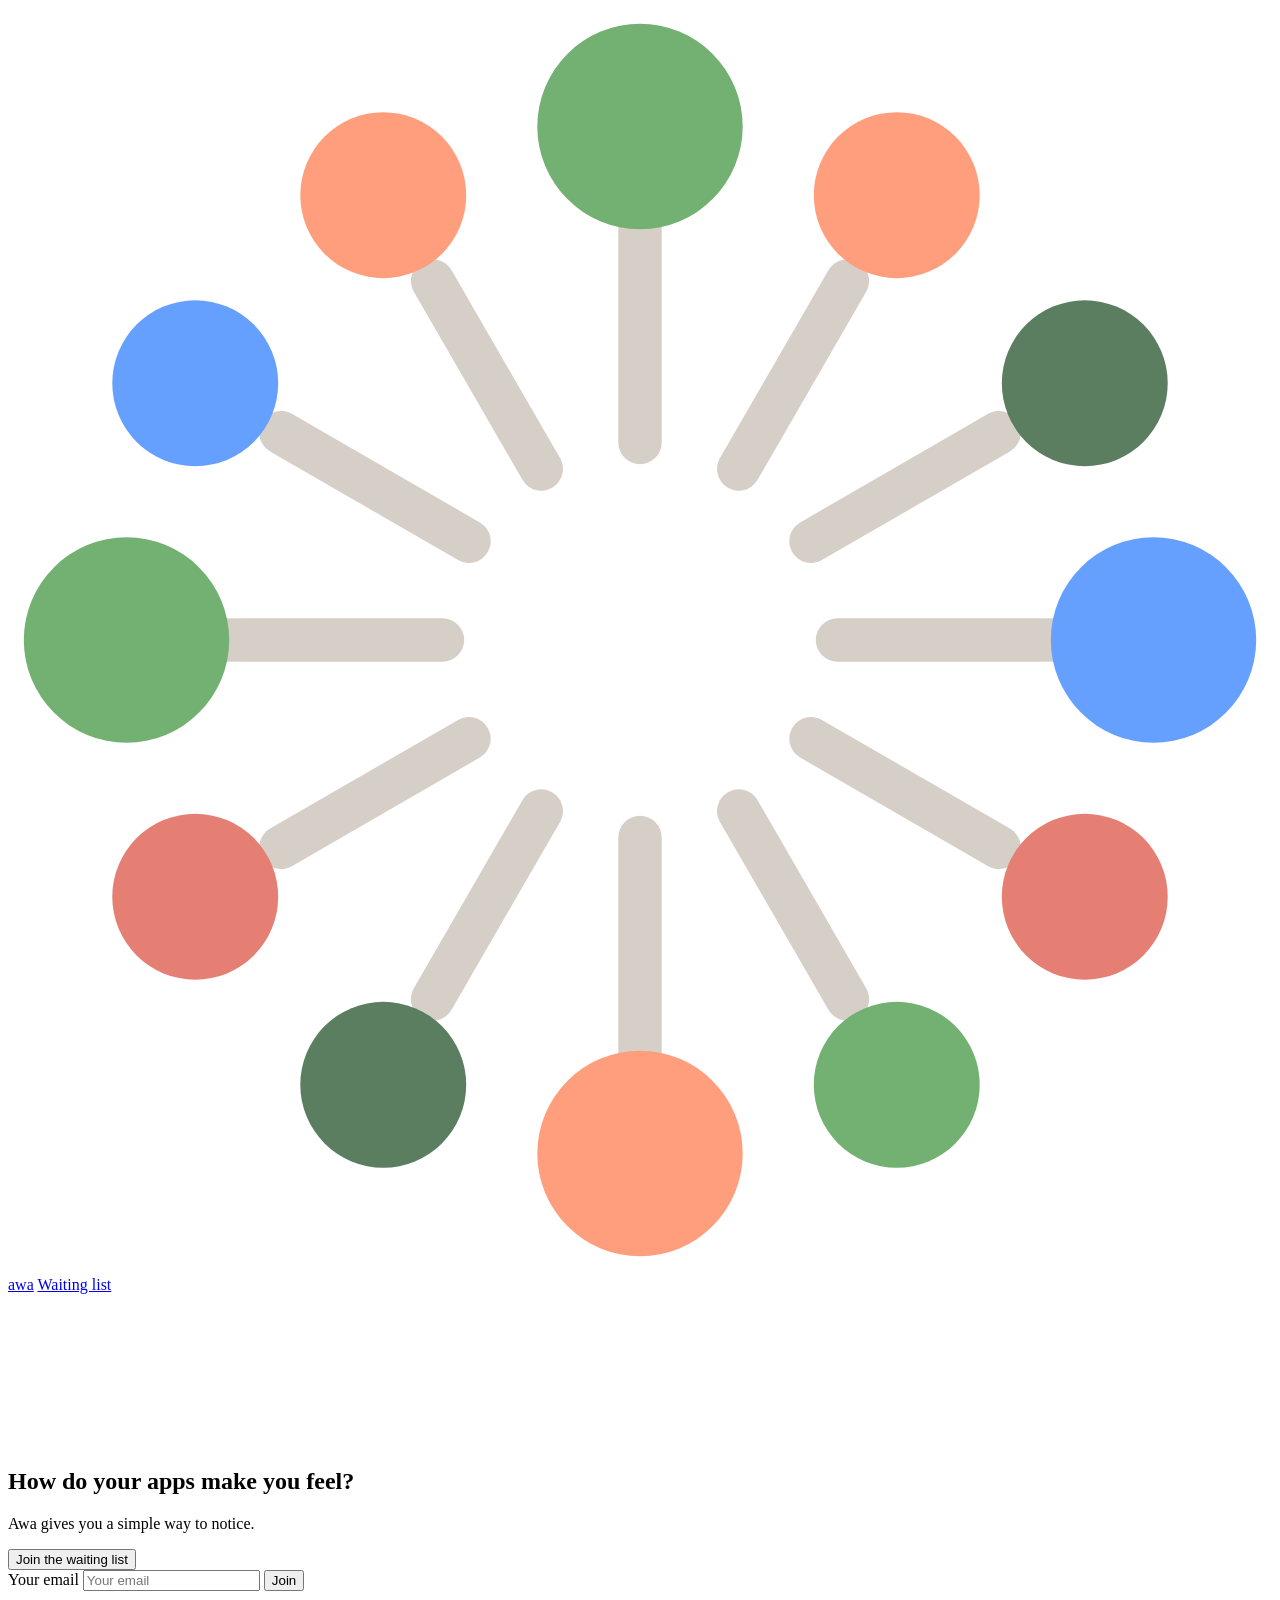
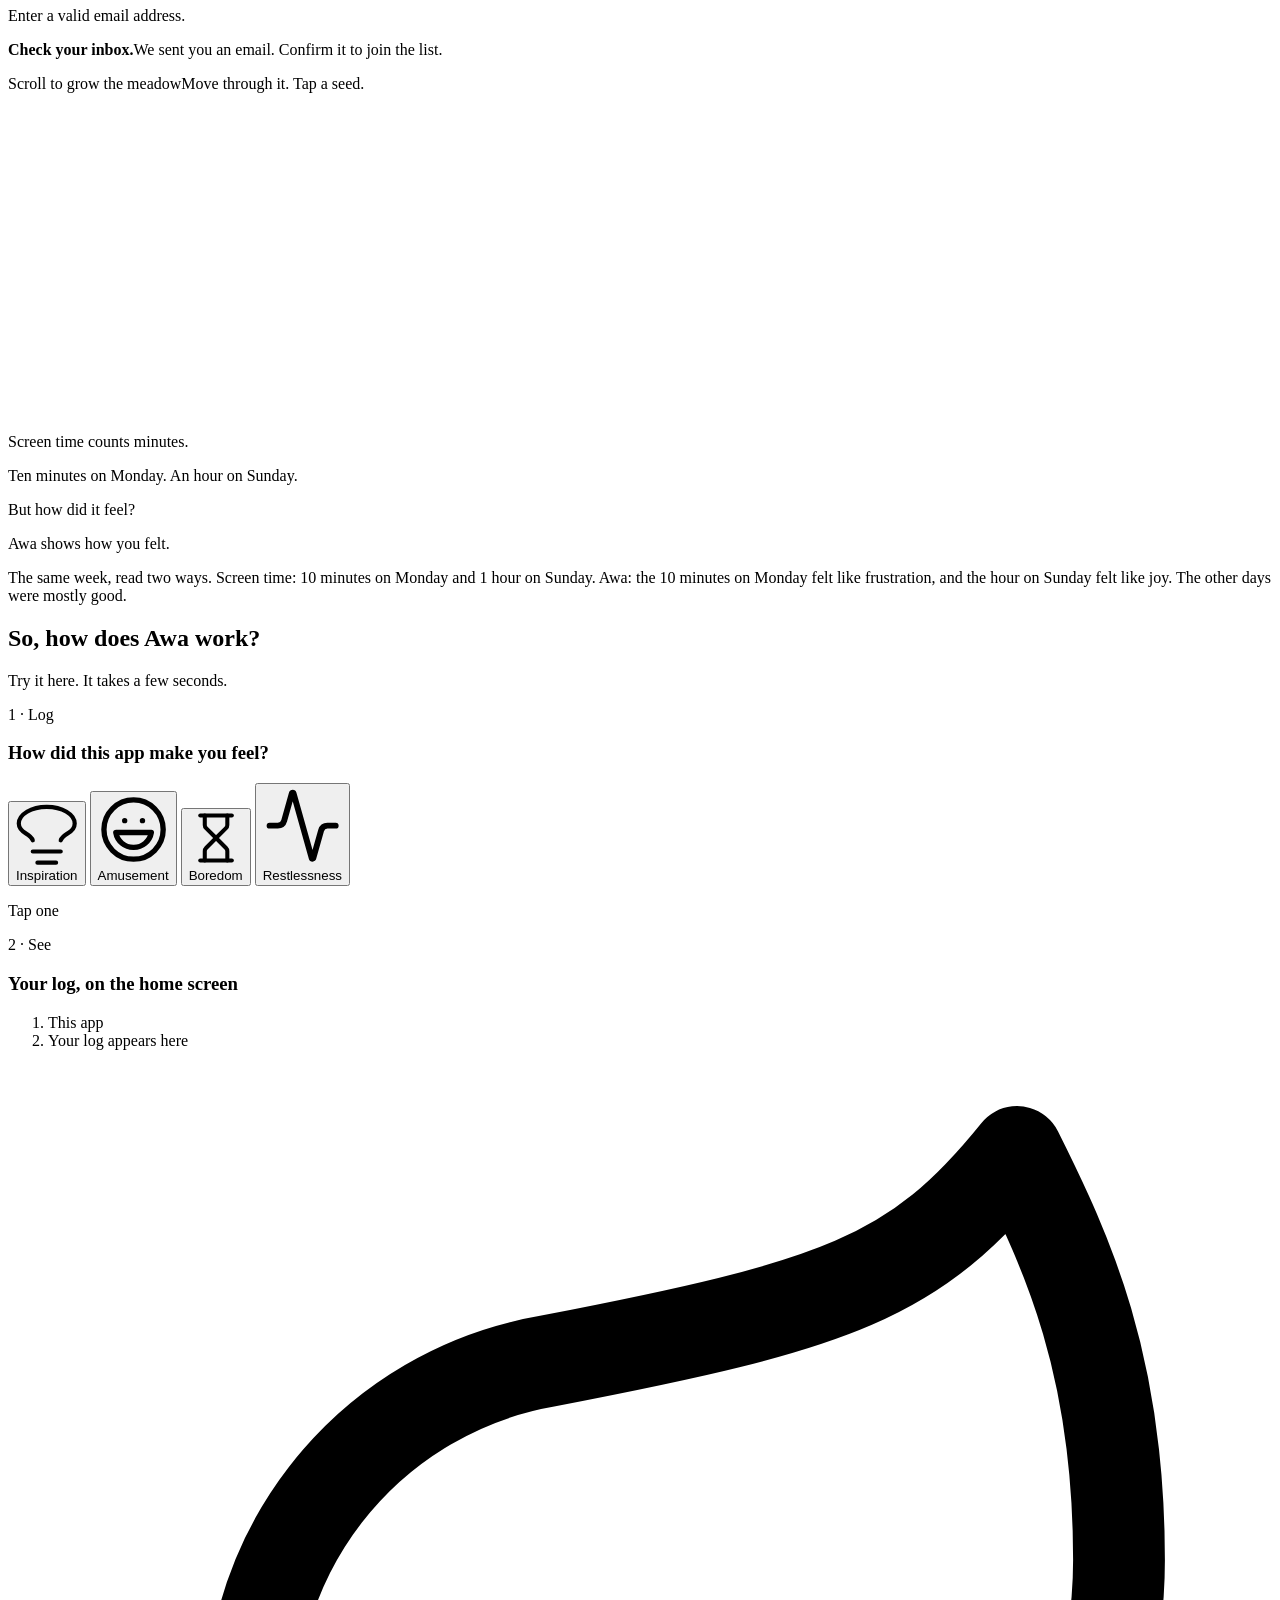
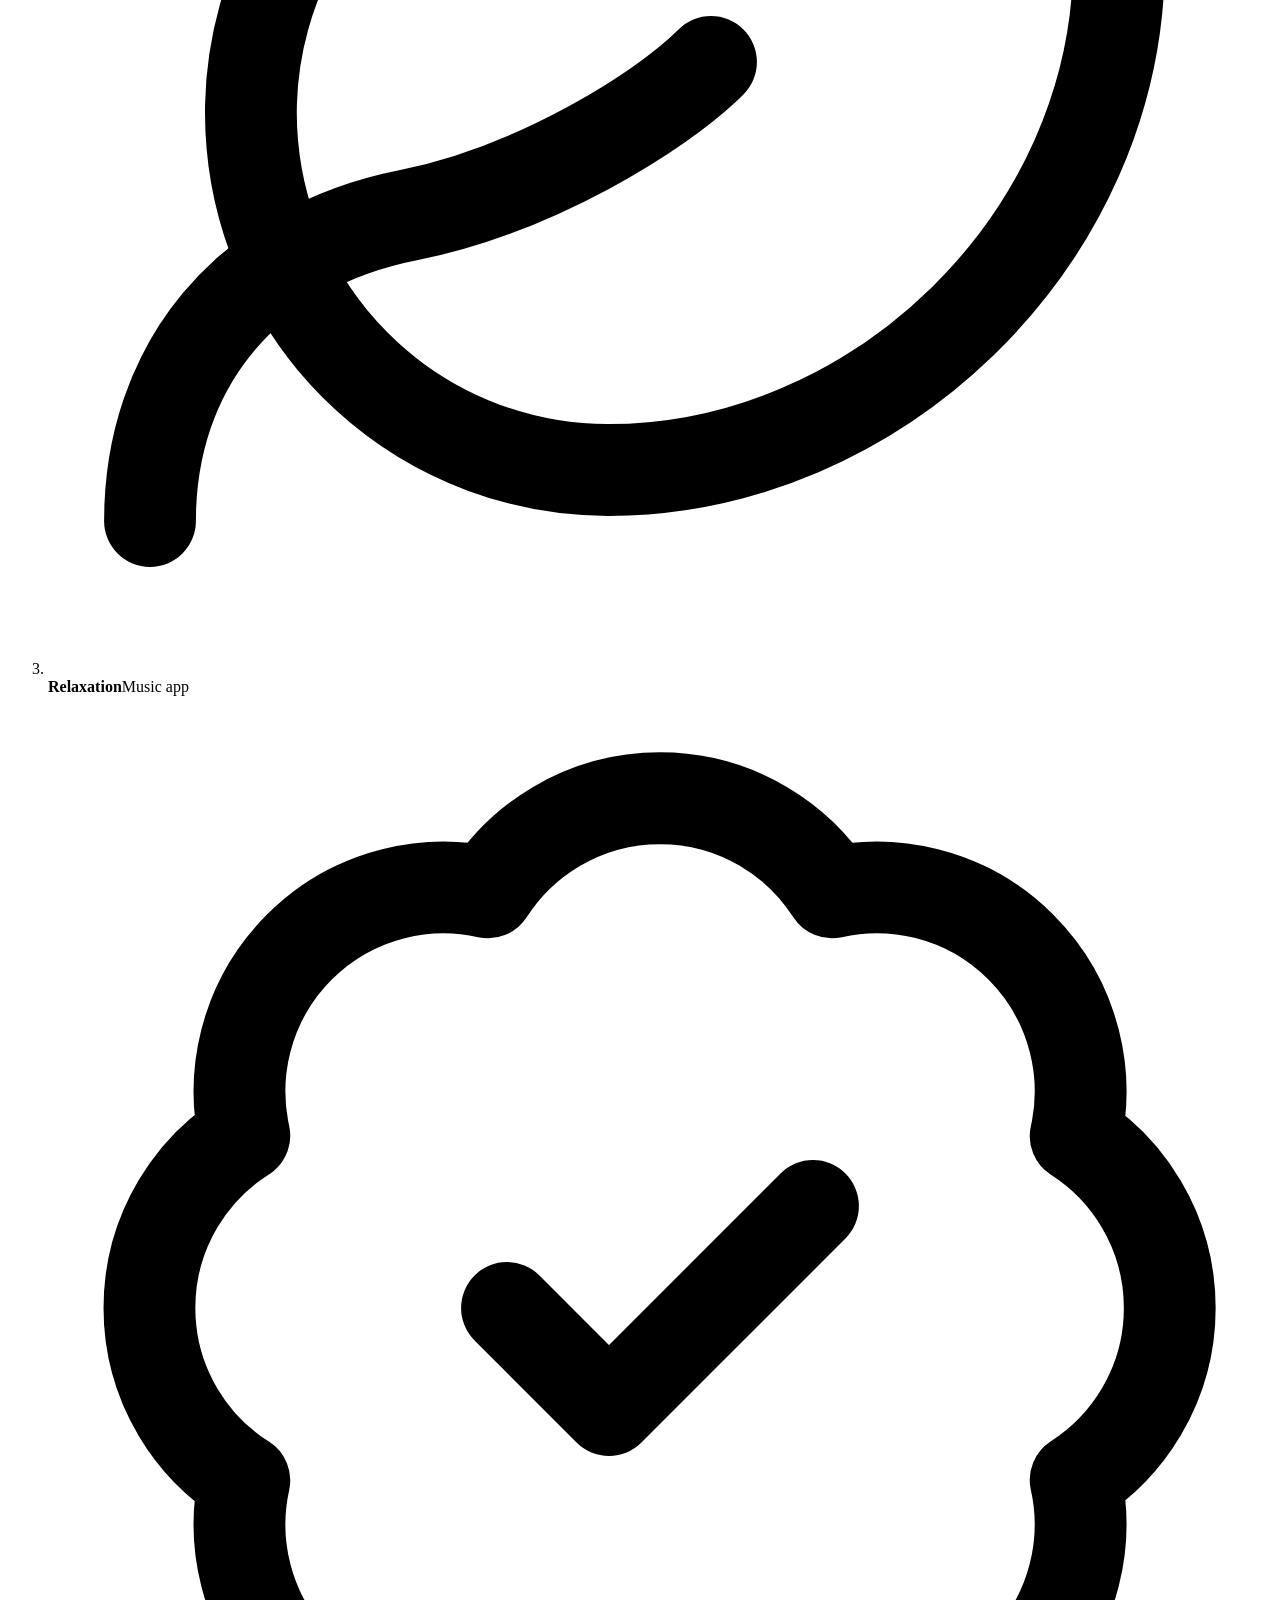
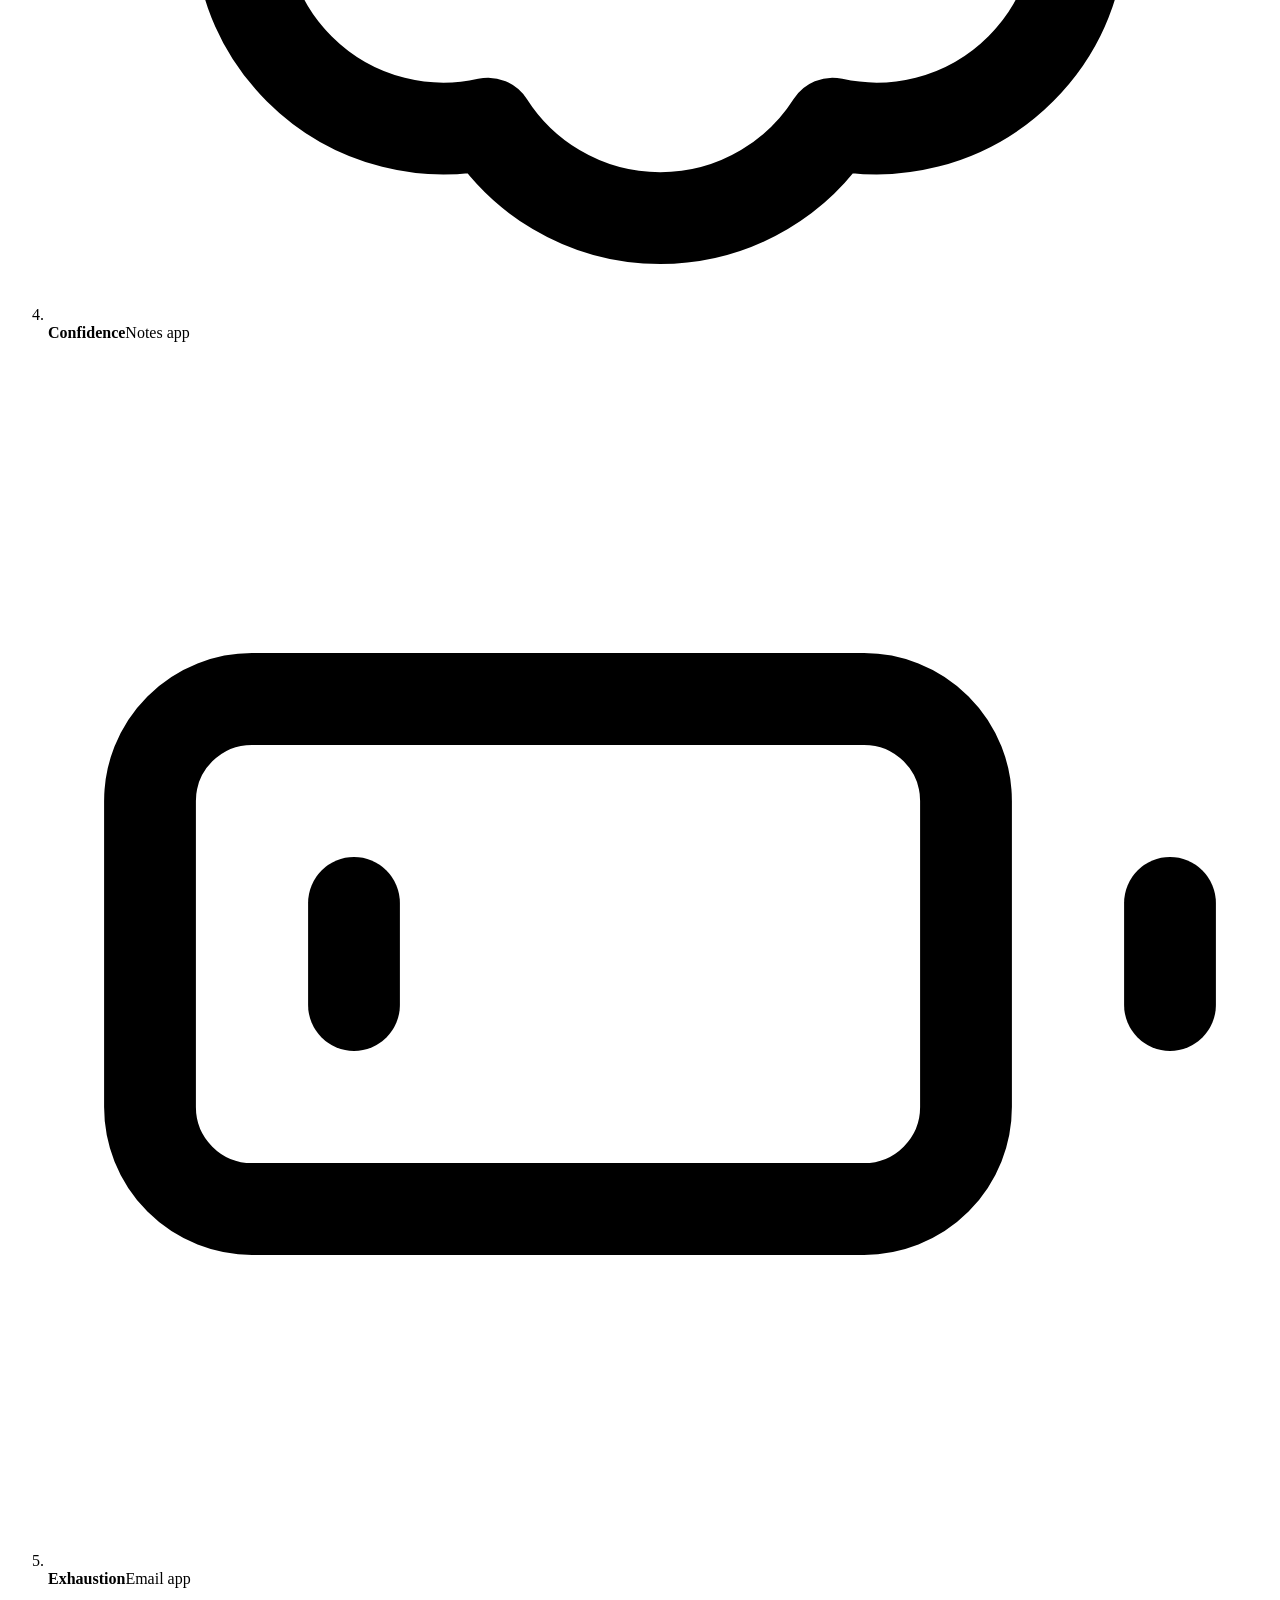
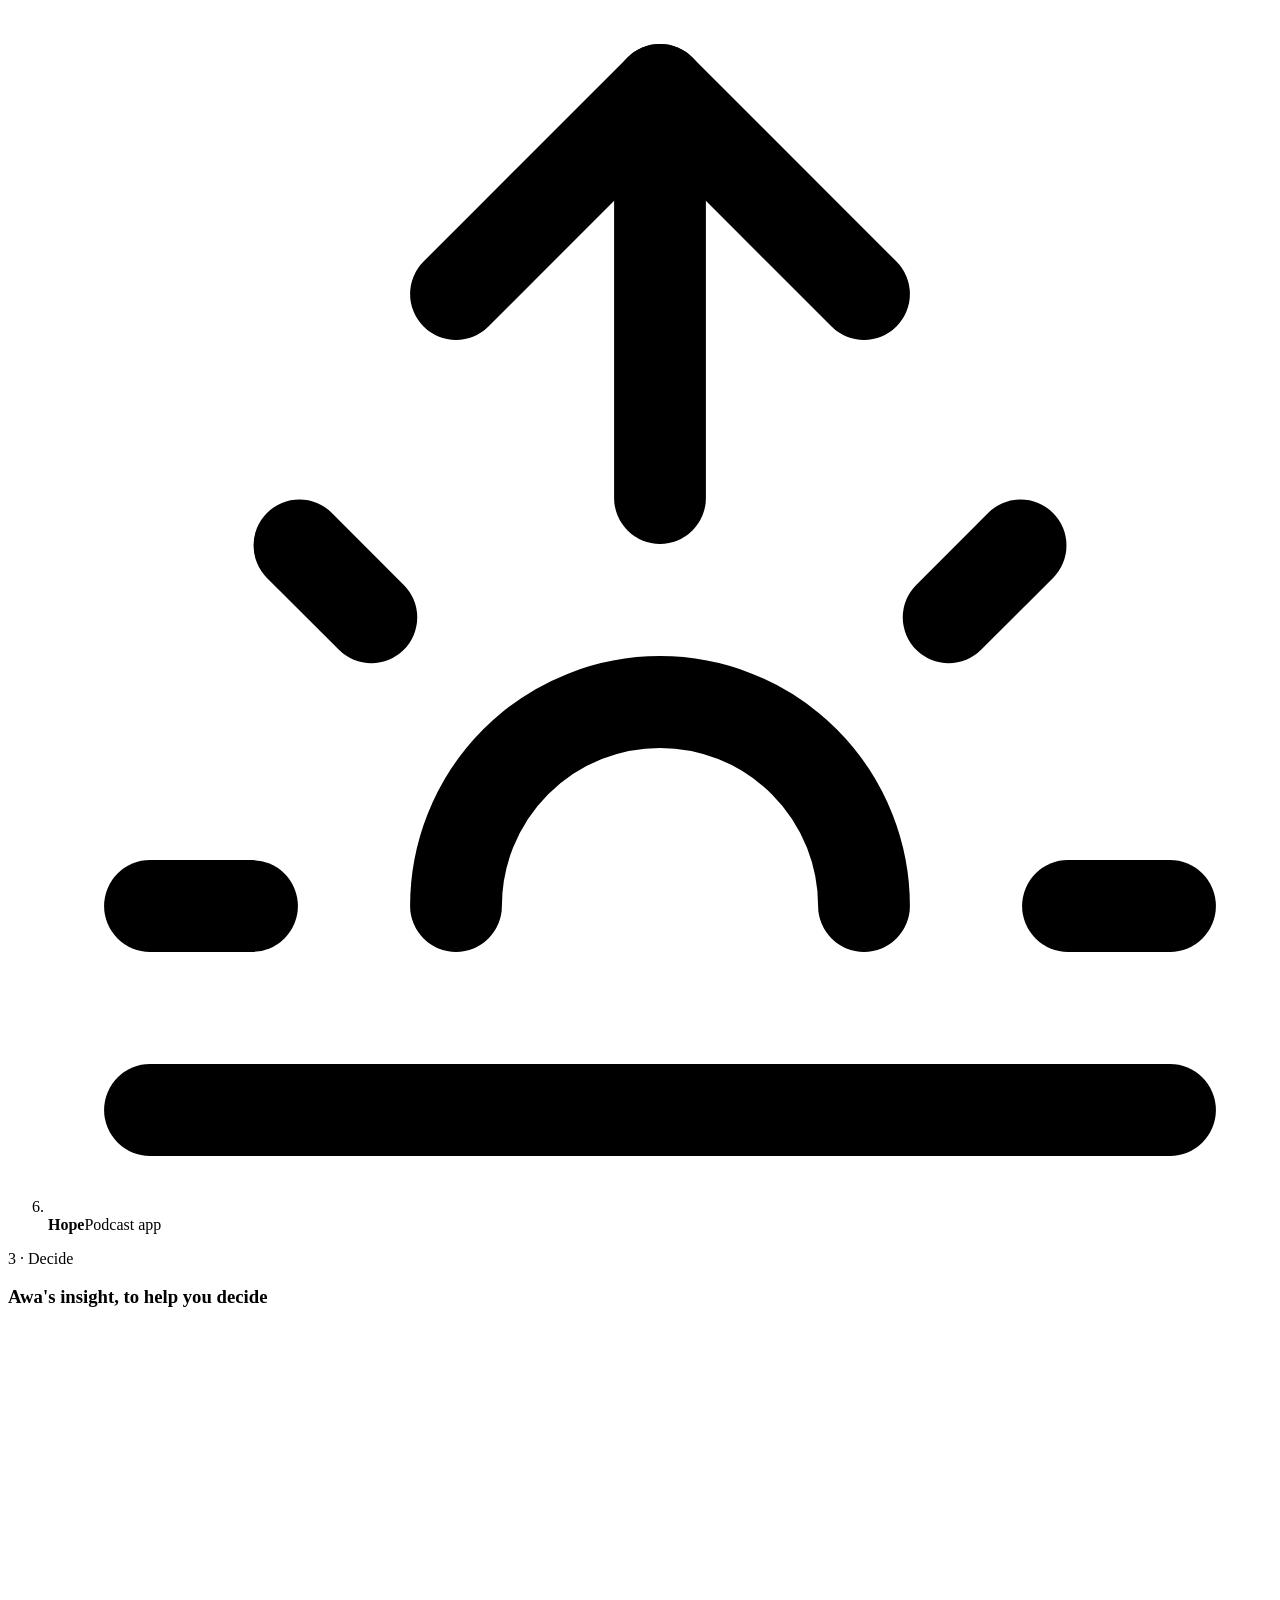
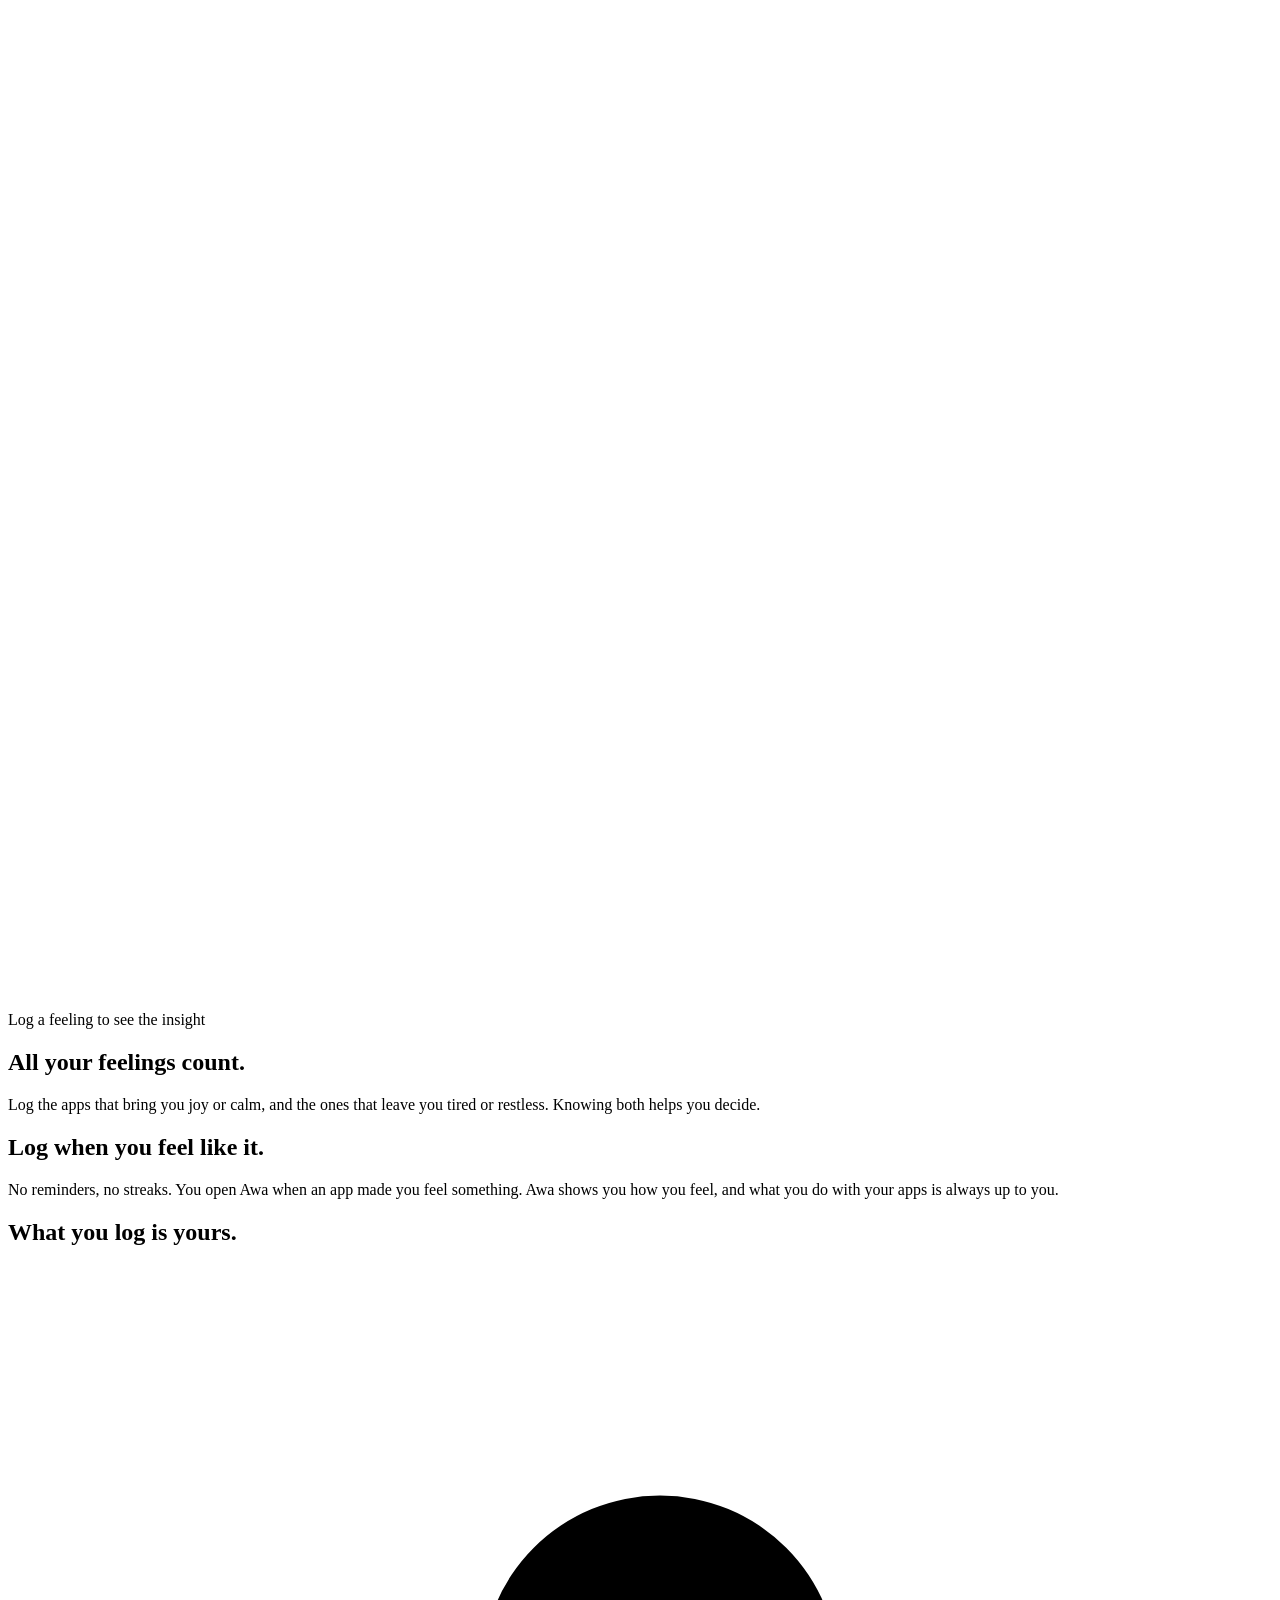
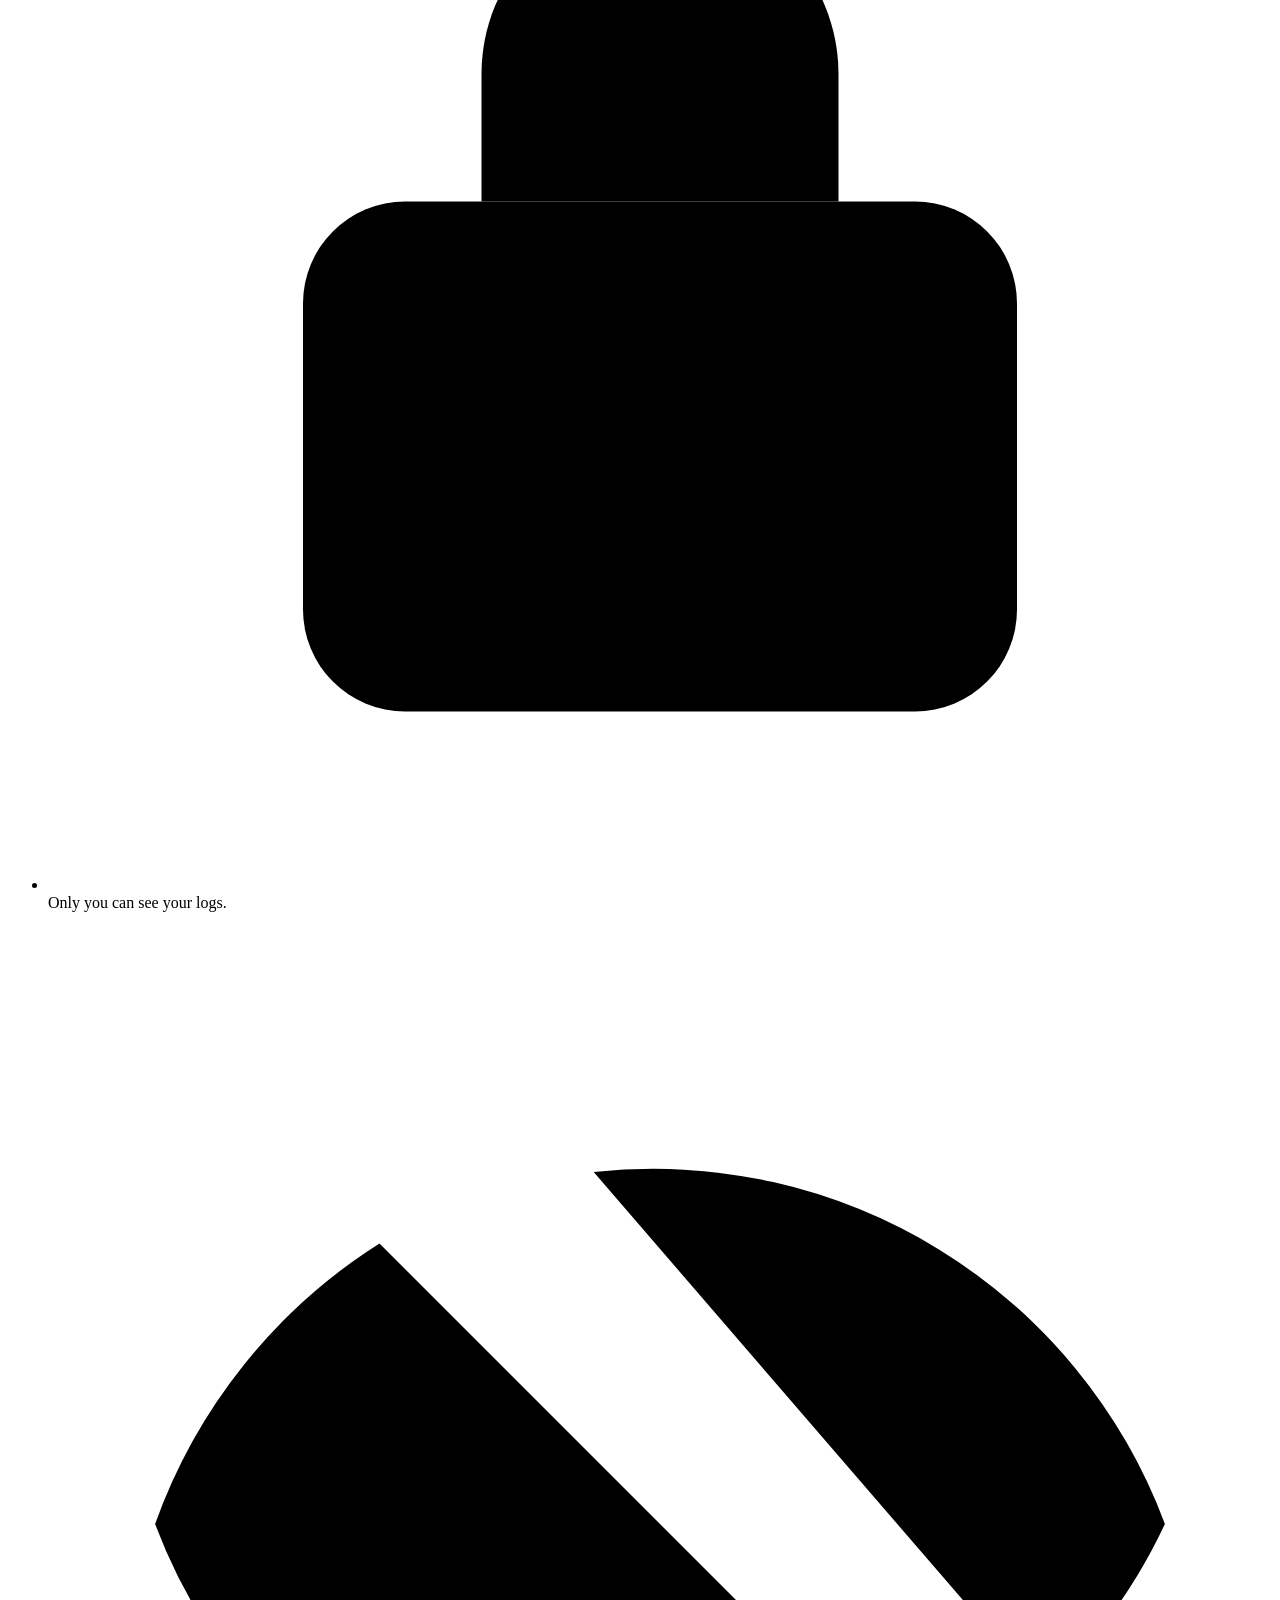
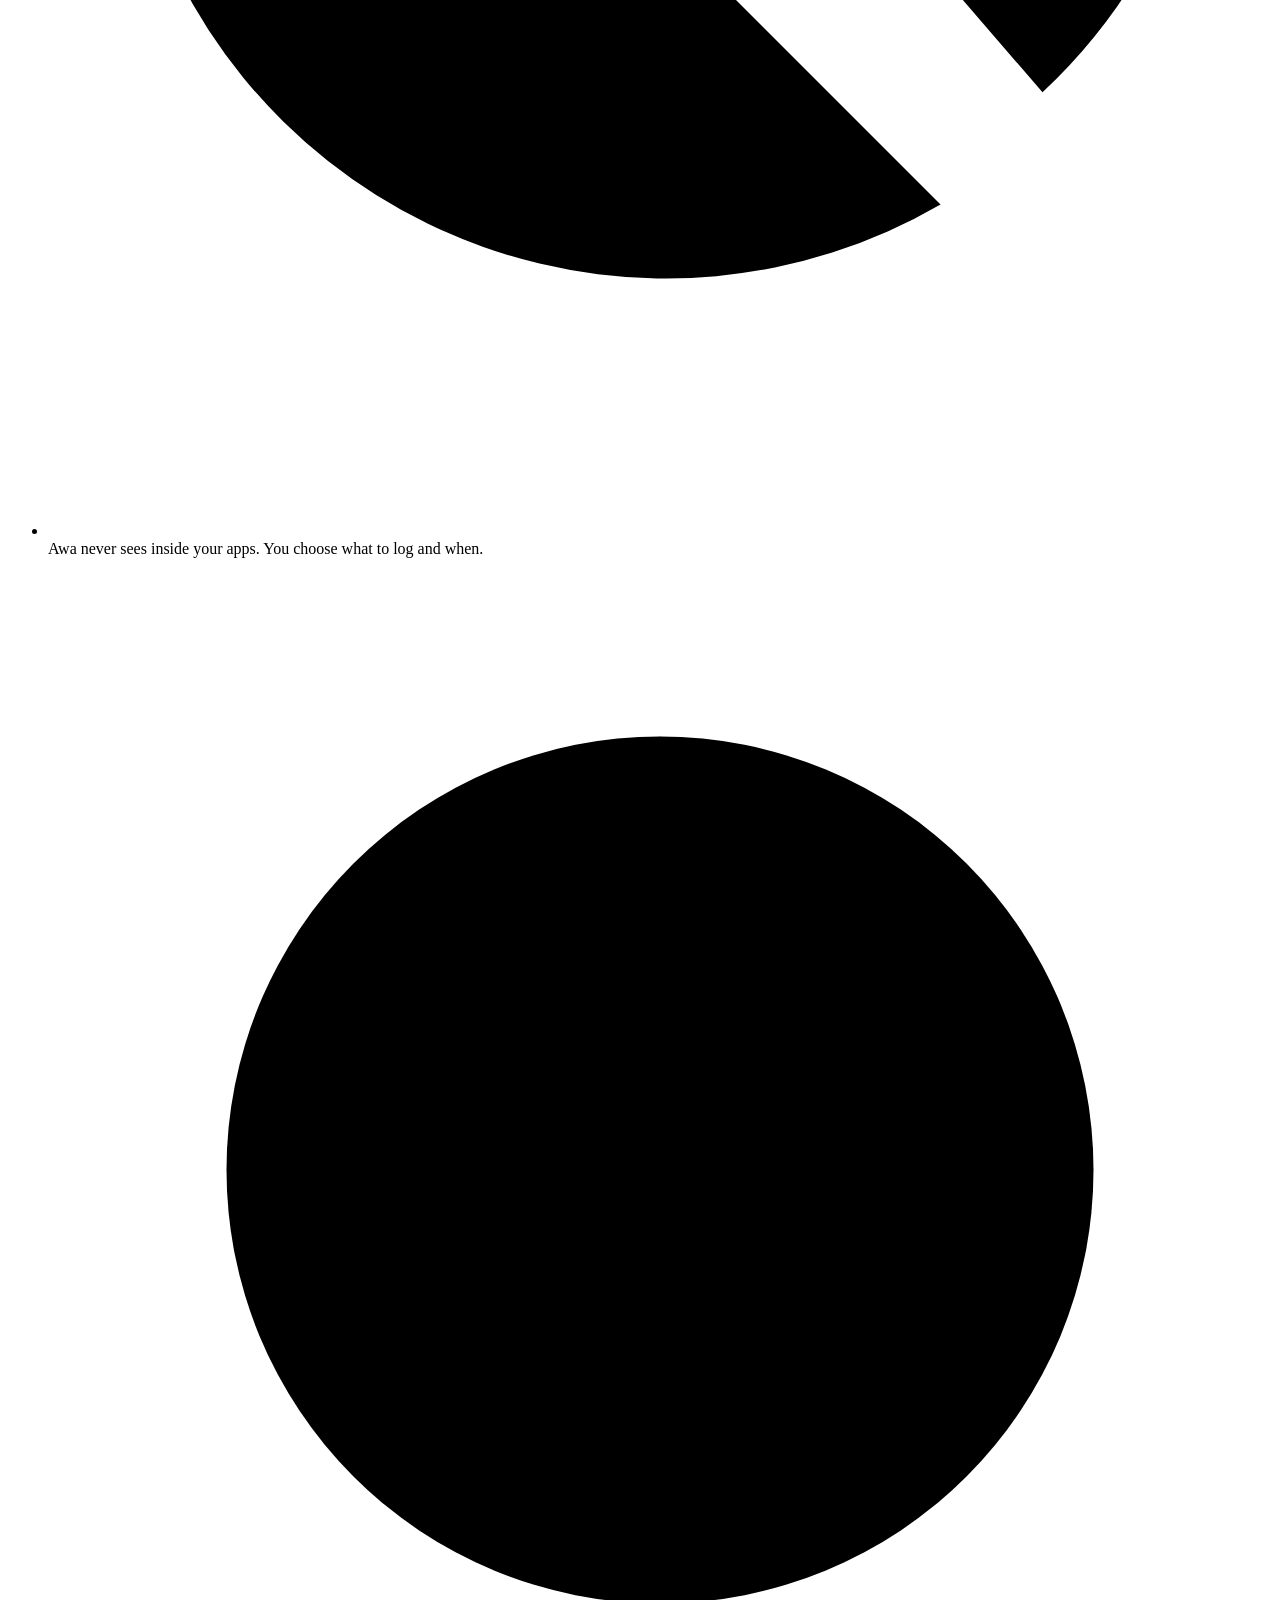
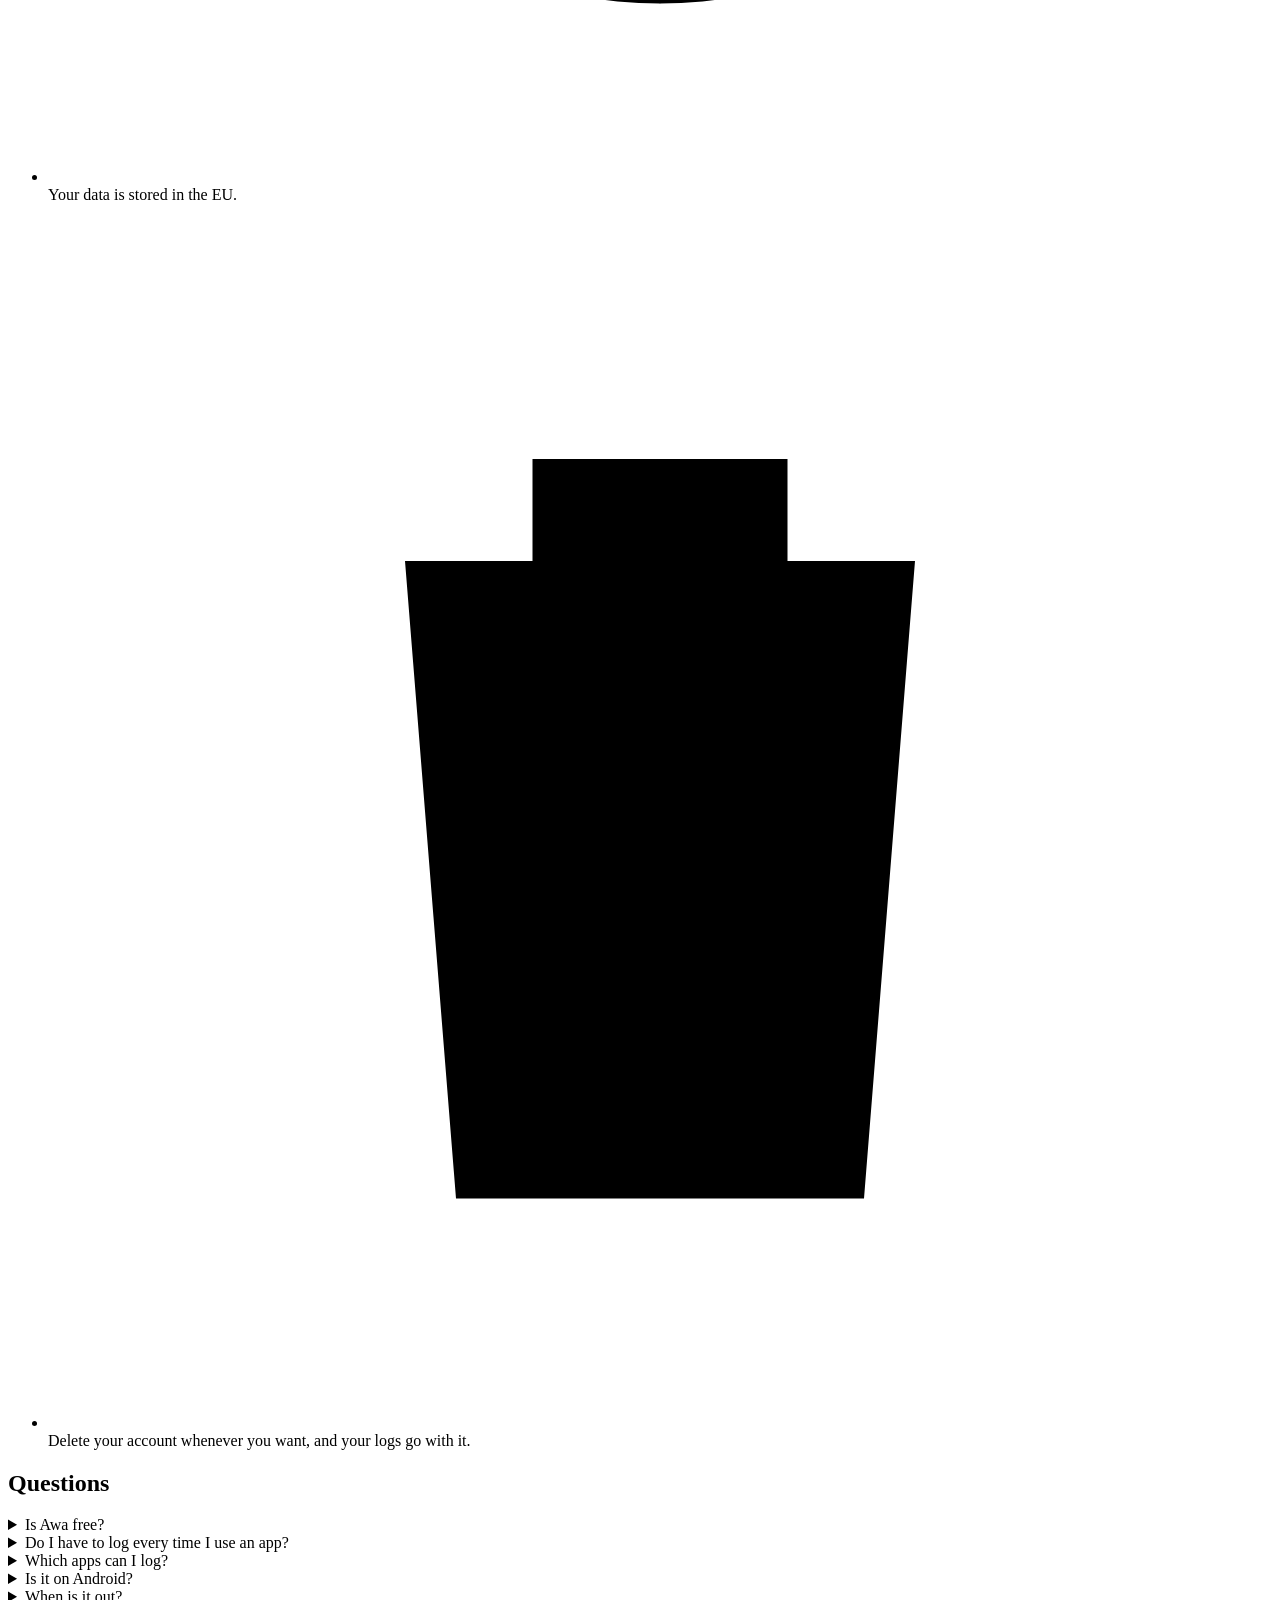
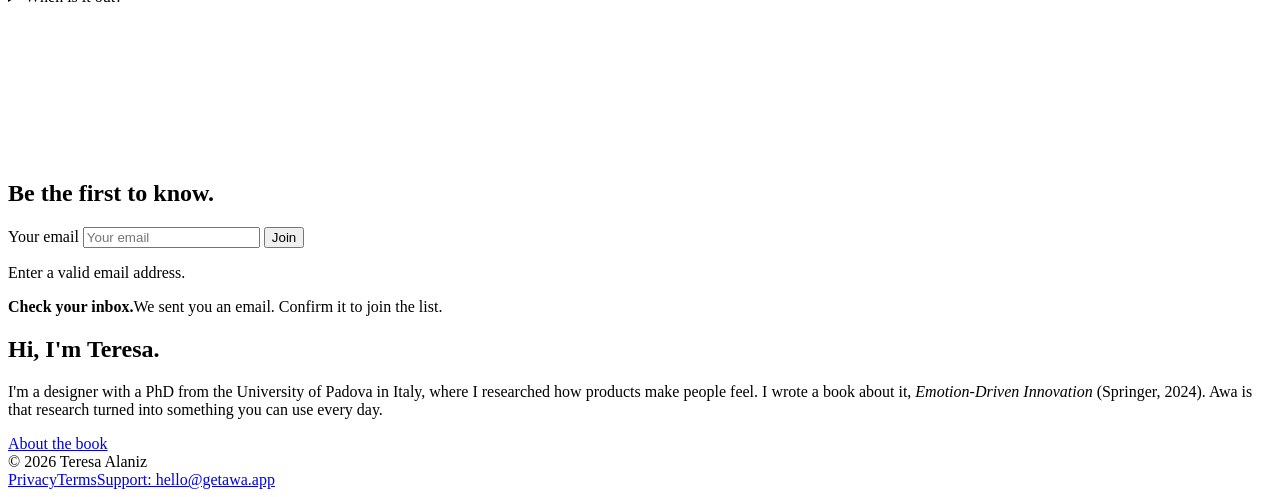
==== public/index.html @ 67b76251 "First version of the getawa.app waiting list site Static page built by build.py into public/ for Clo" ====
<!doctype html>
<html lang="en">
<head>
<meta charset="utf-8">
<meta name="viewport" content="width=device-width, initial-scale=1">
<title>Awa: How apps make you feel</title>
<meta name="description" content="How do your apps make you feel? Awa gives you a simple way to notice. Join the waiting list for the iPhone app.">
<link rel="canonical" href="https://getawa.app/">
<meta name="theme-color" content="#1F4080">
<meta property="og:type" content="website">
<meta property="og:site_name" content="Awa">
<meta property="og:title" content="Awa: How apps make you feel">
<meta property="og:description" content="How do your apps make you feel? Awa gives you a simple way to notice. Join the waiting list for the iPhone app.">
<meta property="og:url" content="https://getawa.app/">
<meta property="og:image" content="https://getawa.app/og.png">
<meta property="og:image:width" content="1200">
<meta property="og:image:height" content="630">
<meta name="twitter:card" content="summary_large_image">
<link rel="icon" type="image/png" href="/favicon.png">
<link rel="apple-touch-icon" href="/apple-touch-icon.png">
<link rel="preload" href="/fonts/BricolageGrotesque_700Bold.ttf" as="font" type="font/ttf" crossorigin>
<link rel="stylesheet" href="/styles.css">
</head>
<body>
<div class="hero-pin">
<section class="hero" aria-labelledby="hero-h">
  <header class="top"><div class="top__bar">
    <a class="logo" href="/" aria-label="Awa, home"><svg class="logo__mark" viewBox="0 0 32 32" aria-hidden="true"><g stroke="#D6CFC7" stroke-width="1.1" stroke-linecap="round"><path d="M16.00 11.00L16.00 5.50"/><path d="M18.50 11.67L21.25 6.91"/><path d="M20.33 13.50L25.09 10.75"/><path d="M21.00 16.00L26.50 16.00"/><path d="M20.33 18.50L25.09 21.25"/><path d="M18.50 20.33L21.25 25.09"/><path d="M16.00 21.00L16.00 26.50"/><path d="M13.50 20.33L10.75 25.09"/><path d="M11.67 18.50L6.91 21.25"/><path d="M11.00 16.00L5.50 16.00"/><path d="M11.67 13.50L6.91 10.75"/><path d="M13.50 11.67L10.75 6.91"/></g><circle cx="16.00" cy="3.00" r="2.6" fill="#72B172"/><circle cx="22.50" cy="4.74" r="2.1" fill="#FF9E7D"/><circle cx="27.26" cy="9.50" r="2.1" fill="#5B7D60"/><circle cx="29.00" cy="16.00" r="2.6" fill="#65A0FE"/><circle cx="27.26" cy="22.50" r="2.1" fill="#E57E73"/><circle cx="22.50" cy="27.26" r="2.1" fill="#72B172"/><circle cx="16.00" cy="29.00" r="2.6" fill="#FF9E7D"/><circle cx="9.50" cy="27.26" r="2.1" fill="#5B7D60"/><circle cx="4.74" cy="22.50" r="2.1" fill="#E57E73"/><circle cx="3.00" cy="16.00" r="2.6" fill="#72B172"/><circle cx="4.74" cy="9.50" r="2.1" fill="#65A0FE"/><circle cx="9.50" cy="4.74" r="2.1" fill="#FF9E7D"/></svg><span class="logo__word">awa</span></a>
    <a class="top__link" href="#join-end">Waiting list</a>
  </div></header>
  <canvas class="hero__bg" aria-hidden="true"></canvas>
  <span class="glow glow--1" aria-hidden="true"></span><span class="glow glow--2" aria-hidden="true"></span><span class="glow glow--3" aria-hidden="true"></span>
  <canvas class="hero__back" aria-hidden="true"></canvas>
  <div class="wrap hero__copy">
    <h1 class="h1" id="hero-h">How do your apps make you feel?</h1>
    <p class="lead">Awa gives you a simple way to notice.</p>
    <div class="cta">
      <button class="btn cta__open" type="button" aria-expanded="false" aria-controls="join-top">Join the waiting list</button>
      <form class="join glass-join" id="join-top" novalidate>
  <div class="join__row">
    <label class="sr" for="email-top">Your email</label>
    <input id="email-top" type="email" name="email" placeholder="Your email" autocomplete="email" aria-describedby="err-top">
    <button class="btn btn--primary" type="submit">Join</button>
  </div>
  <p class="join__err" id="err-top" role="alert">Enter a valid email address.</p>
  <div class="join__ok" tabindex="-1" role="status"><b>Check your inbox.</b>We sent you an email. Confirm it to join the list.</div>
</form>
    </div>
  </div>
  <p class="hero__hint" aria-hidden="true"><span class="hint-a">Scroll to grow the meadow</span><span class="hint-b">Move through it. Tap a seed.</span></p>
  <canvas class="hero__canvas" aria-hidden="true"></canvas>
</section>
</div>

<main>
  <section class="story" aria-label="Screen time and Awa, the same week">
    <div class="story__stage">
      <span class="glow sglow--1" aria-hidden="true"></span><span class="glow sglow--2" aria-hidden="true"></span><span class="glow sglow--3" aria-hidden="true"></span>
      <canvas class="story__far" aria-hidden="true"></canvas>
      <canvas class="story__near" aria-hidden="true"></canvas>
      <div class="story__lines">
        <p class="story__line">Screen time counts minutes.</p>
        <p class="story__line"><span class="grey">Ten minutes on Monday.</span> An hour on Sunday.</p>
        <p class="story__line">But how did it feel?</p>
        <p class="story__line">Awa shows how you felt.</p>
      </div>
      <p class="sr">The same week, read two ways. Screen time: 10 minutes on Monday and 1 hour on Sunday. Awa: the 10 minutes on Monday felt like frustration, and the hour on Sunday felt like joy. The other days were mostly good.</p>
    </div>
  </section>

  <div class="soft">
  <span class="blob blob--1" aria-hidden="true"></span><span class="blob blob--2" aria-hidden="true"></span><span class="blob blob--3" aria-hidden="true"></span><span class="blob blob--4" aria-hidden="true"></span>
  <section class="wrap sec try" aria-labelledby="try-h">
    <div class="centered"><h2 class="h2" id="try-h">So, how does Awa work?</h2><p class="lead">Try it here. It takes a few seconds.</p></div>
    <div class="try__tiles">
      <div class="try__tile glass">
        <p class="try__num">1 · Log</p>
        <h3 class="try__q" id="try-q">How did this app make you feel?</h3>
        <div class="try__chips" role="group" aria-labelledby="try-q">
          <button type="button" class="try__chip" data-feel="Inspiration" aria-pressed="false"><svg viewBox="9 9 22 22" fill="none" aria-hidden="true"><path d="M25 22C25.3333 21 26.1667 20.3 27.5 19.5C29.1667 18.6 30 17.3 30 16C30 14.4087 28.9464 12.8826 27.0711 11.7574C25.1957 10.6321 22.6522 10 20 10C17.3478 10 14.8043 10.6321 12.9289 11.7574C11.0536 12.8826 10 14.4087 10 16C10 17 10.3333 18.2 12.5 19.5C13.6667 20.2 14.6667 21 15 22M15 26H25M16.6667 30H23.3333" stroke-width="1.5" stroke-linecap="round" stroke="currentColor"/></svg>Inspiration</button>
          <button type="button" class="try__chip" data-feel="Amusement" aria-pressed="false"><svg viewBox="0 0 24 24" fill="none" stroke="currentColor" stroke-width="1.8" stroke-linecap="round" stroke-linejoin="round" aria-hidden="true"><circle cx="12" cy="12" r="10"/><path d="M18 13a6 6 0 0 1-6 5 6 6 0 0 1-6-5h12Z"/><line x1="9" x2="9.01" y1="9" y2="9"/><line x1="15" x2="15.01" y1="9" y2="9"/></svg>Amusement</button>
          <button type="button" class="try__chip is-bad" data-feel="Boredom" aria-pressed="false"><svg viewBox="0 0 24 24" fill="none" stroke="currentColor" stroke-width="1.8" stroke-linecap="round" stroke-linejoin="round" aria-hidden="true"><path d="M5 22h14"/><path d="M5 2h14"/><path d="M17 22v-4.172a2 2 0 0 0-.586-1.414L12 12l-4.414 4.414A2 2 0 0 0 7 17.828V22"/><path d="M7 2v4.172a2 2 0 0 0 .586 1.414L12 12l4.414-4.414A2 2 0 0 0 17 6.172V2"/></svg>Boredom</button>
          <button type="button" class="try__chip is-bad" data-feel="Restlessness" aria-pressed="false"><svg viewBox="0 0 24 24" fill="none" stroke="currentColor" stroke-width="1.8" stroke-linecap="round" stroke-linejoin="round" aria-hidden="true"><path d="M22 12h-2.48a2 2 0 0 0-1.93 1.46l-2.35 8.36a.25.25 0 0 1-.48 0L9.24 2.18a.25.25 0 0 0-.48 0l-2.35 8.36A2 2 0 0 1 4.49 12H2"/></svg>Restlessness</button>
        </div>
        <p class="try__hint">Tap one</p>
      </div>
      <div class="try__tile glass">
        <p class="try__num">2 · See</p>
        <h3 class="try__q">Your log, on the home screen</h3>
        <ol class="try__logs" aria-live="polite">
          <li class="try__log try__log--new"><span class="try__date"><b></b><span></span></span><span class="try__ic"></span><span class="try__what"><b></b><span>This app</span></span></li>
          <li class="try__log try__log--empty" aria-hidden="true"><span class="try__date"></span><span class="try__ic"></span><span class="try__what">Your log appears here</span></li>
          <li class="try__log" data-old="1"><span class="try__date"><b></b><span></span></span><span class="try__ic"><svg aria-hidden="true" viewBox="0 0 24 24" fill="none" stroke="currentColor" stroke-width="1.8" stroke-linecap="round" stroke-linejoin="round"><path d="M11 20A7 7 0 0 1 9.8 6.1C15.5 5 17 4.48 19 2c1 2 2 4.18 2 8 0 5.5-4.78 10-10 10Z" /> <path d="M2 21c0-3 1.85-5.36 5.08-6C9.5 14.52 12 13 13 12" /></svg></span><span class="try__what"><b>Relaxation</b><span>Music app</span></span></li>
          <li class="try__log" data-old="1"><span class="try__date"><b></b><span></span></span><span class="try__ic"><svg aria-hidden="true" viewBox="0 0 24 24" fill="none" stroke="currentColor" stroke-width="1.8" stroke-linecap="round" stroke-linejoin="round"><path d="M3.85 8.62a4 4 0 0 1 4.78-4.77 4 4 0 0 1 6.74 0 4 4 0 0 1 4.78 4.78 4 4 0 0 1 0 6.74 4 4 0 0 1-4.77 4.78 4 4 0 0 1-6.75 0 4 4 0 0 1-4.78-4.77 4 4 0 0 1 0-6.76Z" /> <path d="m9 12 2 2 4-4" /></svg></span><span class="try__what"><b>Confidence</b><span>Notes app</span></span></li>
          <li class="try__log" data-old="2"><span class="try__date"><b></b><span></span></span><span class="try__ic is-bad"><svg aria-hidden="true" viewBox="0 0 24 24" fill="none" stroke="currentColor" stroke-width="1.8" stroke-linecap="round" stroke-linejoin="round"><rect width="16" height="10" x="2" y="7" rx="2" ry="2" /> <line x1="22" x2="22" y1="11" y2="13" /> <line x1="6" x2="6" y1="11" y2="13" /></svg></span><span class="try__what"><b>Exhaustion</b><span>Email app</span></span></li>
          <li class="try__log" data-old="3"><span class="try__date"><b></b><span></span></span><span class="try__ic"><svg aria-hidden="true" viewBox="0 0 24 24" fill="none" stroke="currentColor" stroke-width="1.8" stroke-linecap="round" stroke-linejoin="round"><path d="M12 2v8" /> <path d="m4.93 10.93 1.41 1.41" /> <path d="M2 18h2" /> <path d="M20 18h2" /> <path d="m19.07 10.93-1.41 1.41" /> <path d="M22 22H2" /> <path d="m8 6 4-4 4 4" /> <path d="M16 18a4 4 0 0 0-8 0" /></svg></span><span class="try__what"><b>Hope</b><span>Podcast app</span></span></li>
        </ol>
      </div>
      <div class="try__tile glass">
        <p class="try__num">3 · Decide</p>
        <h3 class="try__q">Awa's insight, to help you decide</h3>
        <svg class="try__clock" viewBox="0 0 240 240" aria-hidden="true"></svg>
        <p class="try__cap">Log a feeling to see the insight</p>
        <div class="try__insight" aria-live="polite"><p class="try__title"></p><p class="try__body"></p></div>
      </div>
    </div>
  </section>

  <section class="wrap sec rows">
    <div class="row"><h2 class="st">All your feelings count.</h2><p class="lead">Log the apps that bring you joy or calm, and the ones that leave you tired or restless. Knowing both helps you decide.</p></div>
    <div class="row"><h2 class="st">Log when you feel like it.</h2><p class="lead">No reminders, no streaks. You open Awa when an app made you feel something. Awa shows you how you feel, and what you do with your apps is always up to you.</p></div>
    <div class="row" aria-labelledby="priv-h"><h2 class="st" id="priv-h">What you log is yours.</h2><ul class="priv">
  <li><span class="priv__ic"><svg viewBox="0 0 24 24" aria-hidden="true"><rect x="5" y="10.5" width="14" height="10" rx="2"/><path d="M8.5 10.5V8a3.5 3.5 0 0 1 7 0v2.5"/></svg></span><span>Only you can see your logs.</span></li>
  <li><span class="priv__ic"><svg viewBox="0 0 24 24" aria-hidden="true"><path d="M10.7 5.1A10.7 10.7 0 0 1 21.9 12a10.8 10.8 0 0 1-2.4 3.3M14.1 14.2a3 3 0 0 1-4.2-4.2M17.5 17.5A10.7 10.7 0 0 1 2.1 12a10.8 10.8 0 0 1 4.4-5.5M2 2l20 20"/></svg></span><span>Awa never sees inside your apps. You choose what to log and when.</span></li>
  <li><span class="priv__ic"><svg viewBox="0 0 24 24" aria-hidden="true"><circle cx="12" cy="12" r="8.5"/><path d="M3.5 12h17M12 3.5c2.5 2.6 2.5 14.4 0 17M12 3.5c-2.5 2.6-2.5 14.4 0 17"/></svg></span><span>Your data is stored in the EU.</span></li>
  <li><span class="priv__ic"><svg viewBox="0 0 24 24" aria-hidden="true"><path d="M5 7h14M9.5 7V5h5v2M7 7l1 12.5h8L17 7"/></svg></span><span>Delete your account whenever you want, and your logs go with it.</span></li>
</ul></div>
  </section>

  <section class="wrap sec" style="padding-top:0" aria-labelledby="q-h">
    <div class="centered"><h2 class="h2" id="q-h">Questions</h2></div>
    <div class="qa"><div class="faq"><details><summary>Is Awa free?</summary><p>Yes, Awa is free to download.</p></details><details><summary>Do I have to log every time I use an app?</summary><p>No. Log when you feel like it, good feelings and bad ones.</p></details><details><summary>Which apps can I log?</summary><p>Any app from the App Store, including the ones you pay for.</p></details><details><summary>Is it on Android?</summary><p>Not yet. Awa is for iPhone first.</p></details><details><summary>When is it out?</summary><p>Soon. Join the waiting list and we'll email you on the day.</p></details></div></div>
  </section>
  </div>

  <section class="final" id="join-end" aria-labelledby="f-h">
    <canvas class="field-canvas" aria-hidden="true"></canvas>
    <div class="wrap"><div class="centered final__card"><h2 class="h2" id="f-h">Be the first to know.</h2><form class="join glass-join" id="join-end" novalidate>
  <div class="join__row">
    <label class="sr" for="email-end">Your email</label>
    <input id="email-end" type="email" name="email" placeholder="Your email" autocomplete="email" aria-describedby="err-end">
    <button class="btn btn--primary" type="submit">Join</button>
  </div>
  <p class="join__err" id="err-end" role="alert">Enter a valid email address.</p>
  <div class="join__ok" tabindex="-1" role="status"><b>Check your inbox.</b>We sent you an email. Confirm it to join the list.</div>
</form></div></div>
  </section>
</main>
<footer class="foot">
  <div class="wrap foot__in">
    <div class="foot__me">
      <h2 class="foot__h">Hi, I'm Teresa.</h2>
      <p>I'm a designer with a PhD from the University of Padova in Italy, where I researched how products make people feel. I wrote a book about it, <em>Emotion-Driven Innovation</em> (Springer, 2024). Awa is that research turned into something you can use every day.</p>
      <a href="https://books.apple.com/us/book/emotion-driven-innovation/id6478436705" rel="noopener" target="_blank">About the book</a>
    </div>
    <div class="foot__base">
      <span>© 2026 Teresa Alaniz</span>
      <nav aria-label="Footer"><a href="/privacy">Privacy</a><a href="/terms">Terms</a><a href="mailto:hello@getawa.app">Support: hello@getawa.app</a></nav>
    </div>
  </div>
</footer>
<script src="/main.js" defer></script>
</body>
</html>
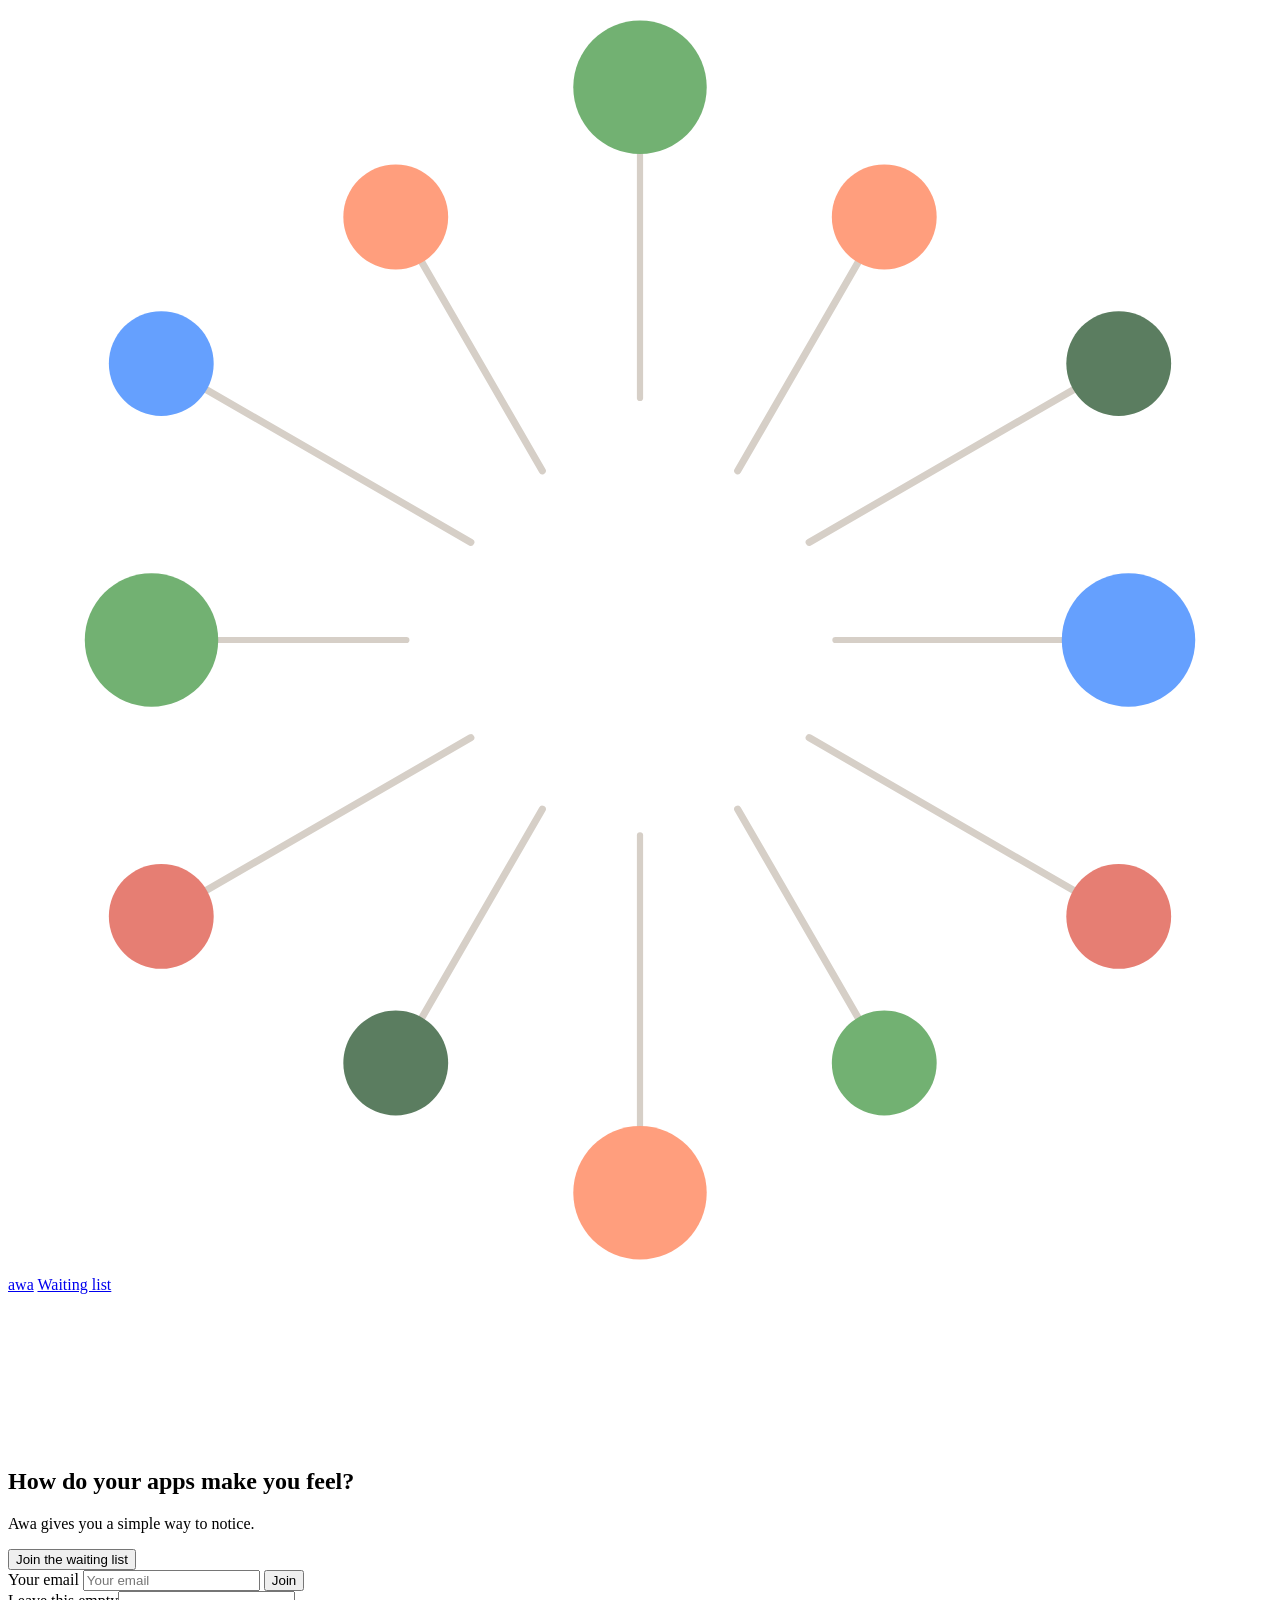
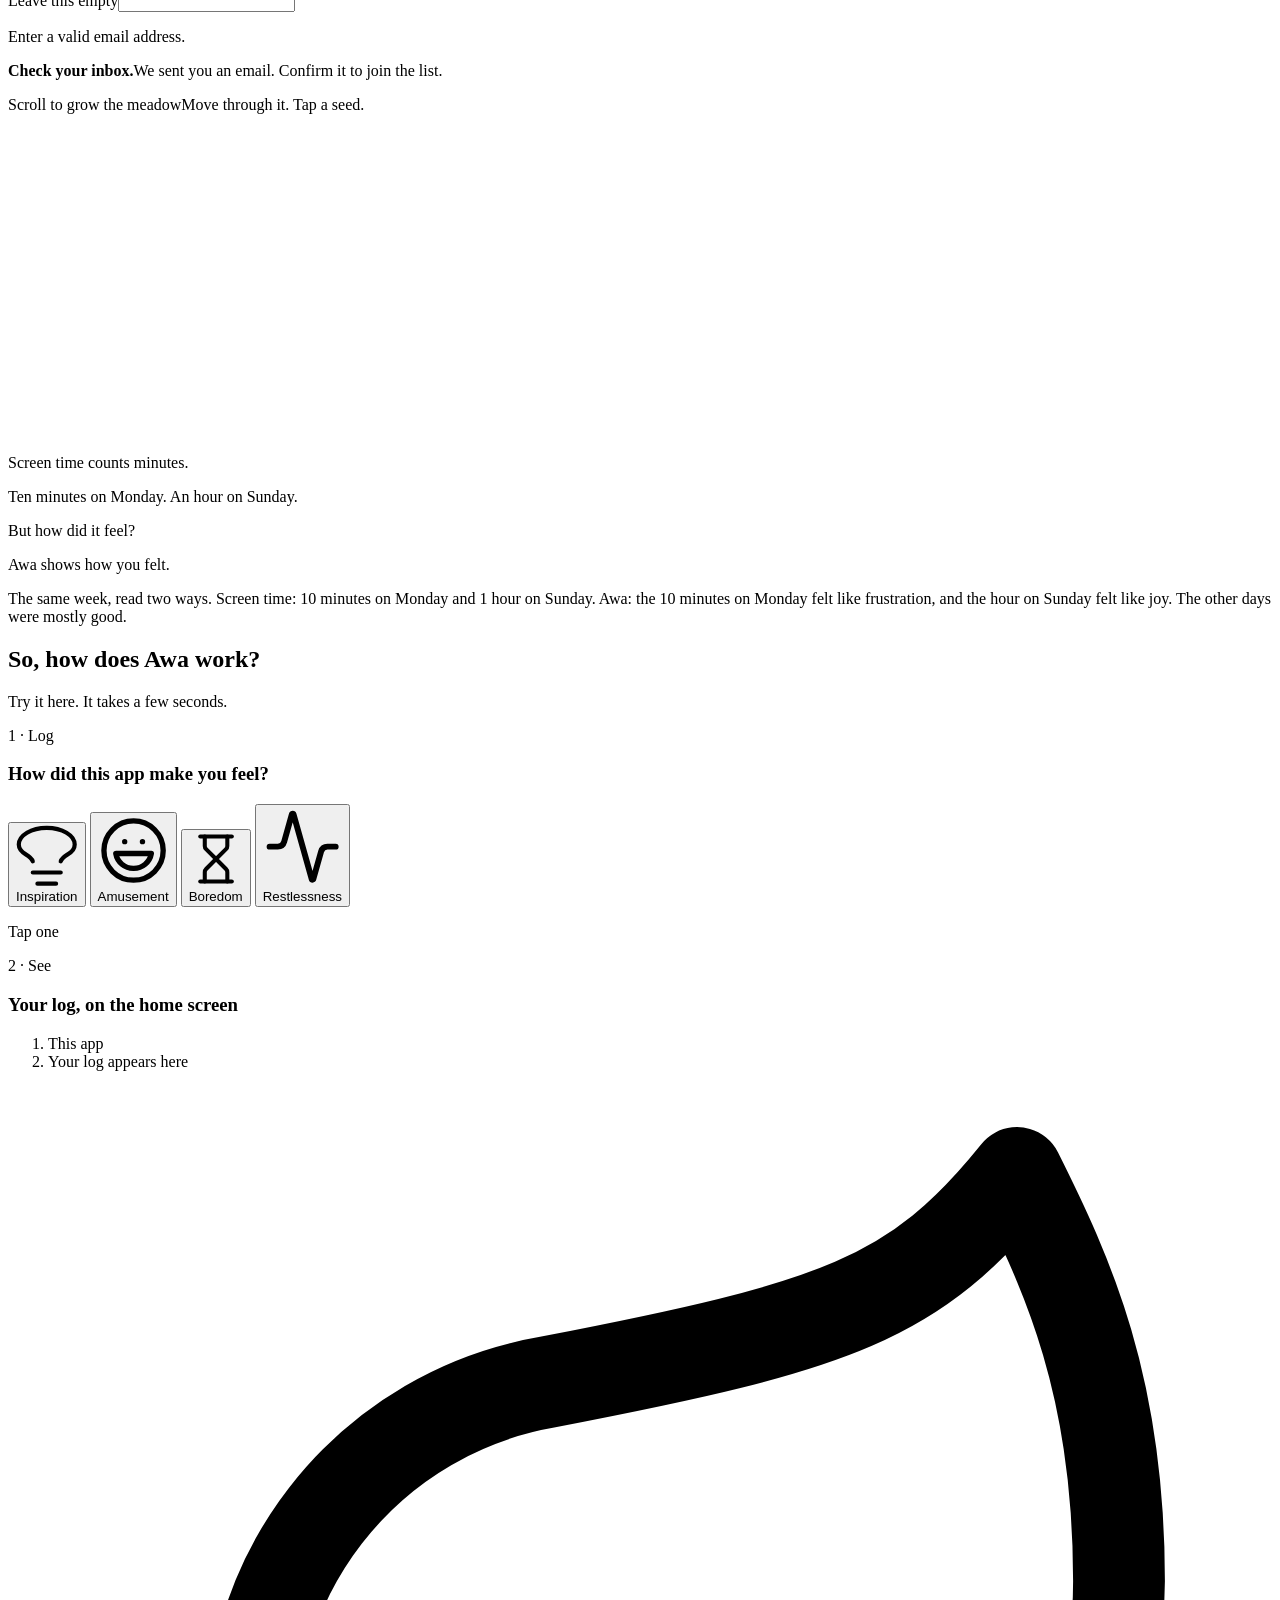
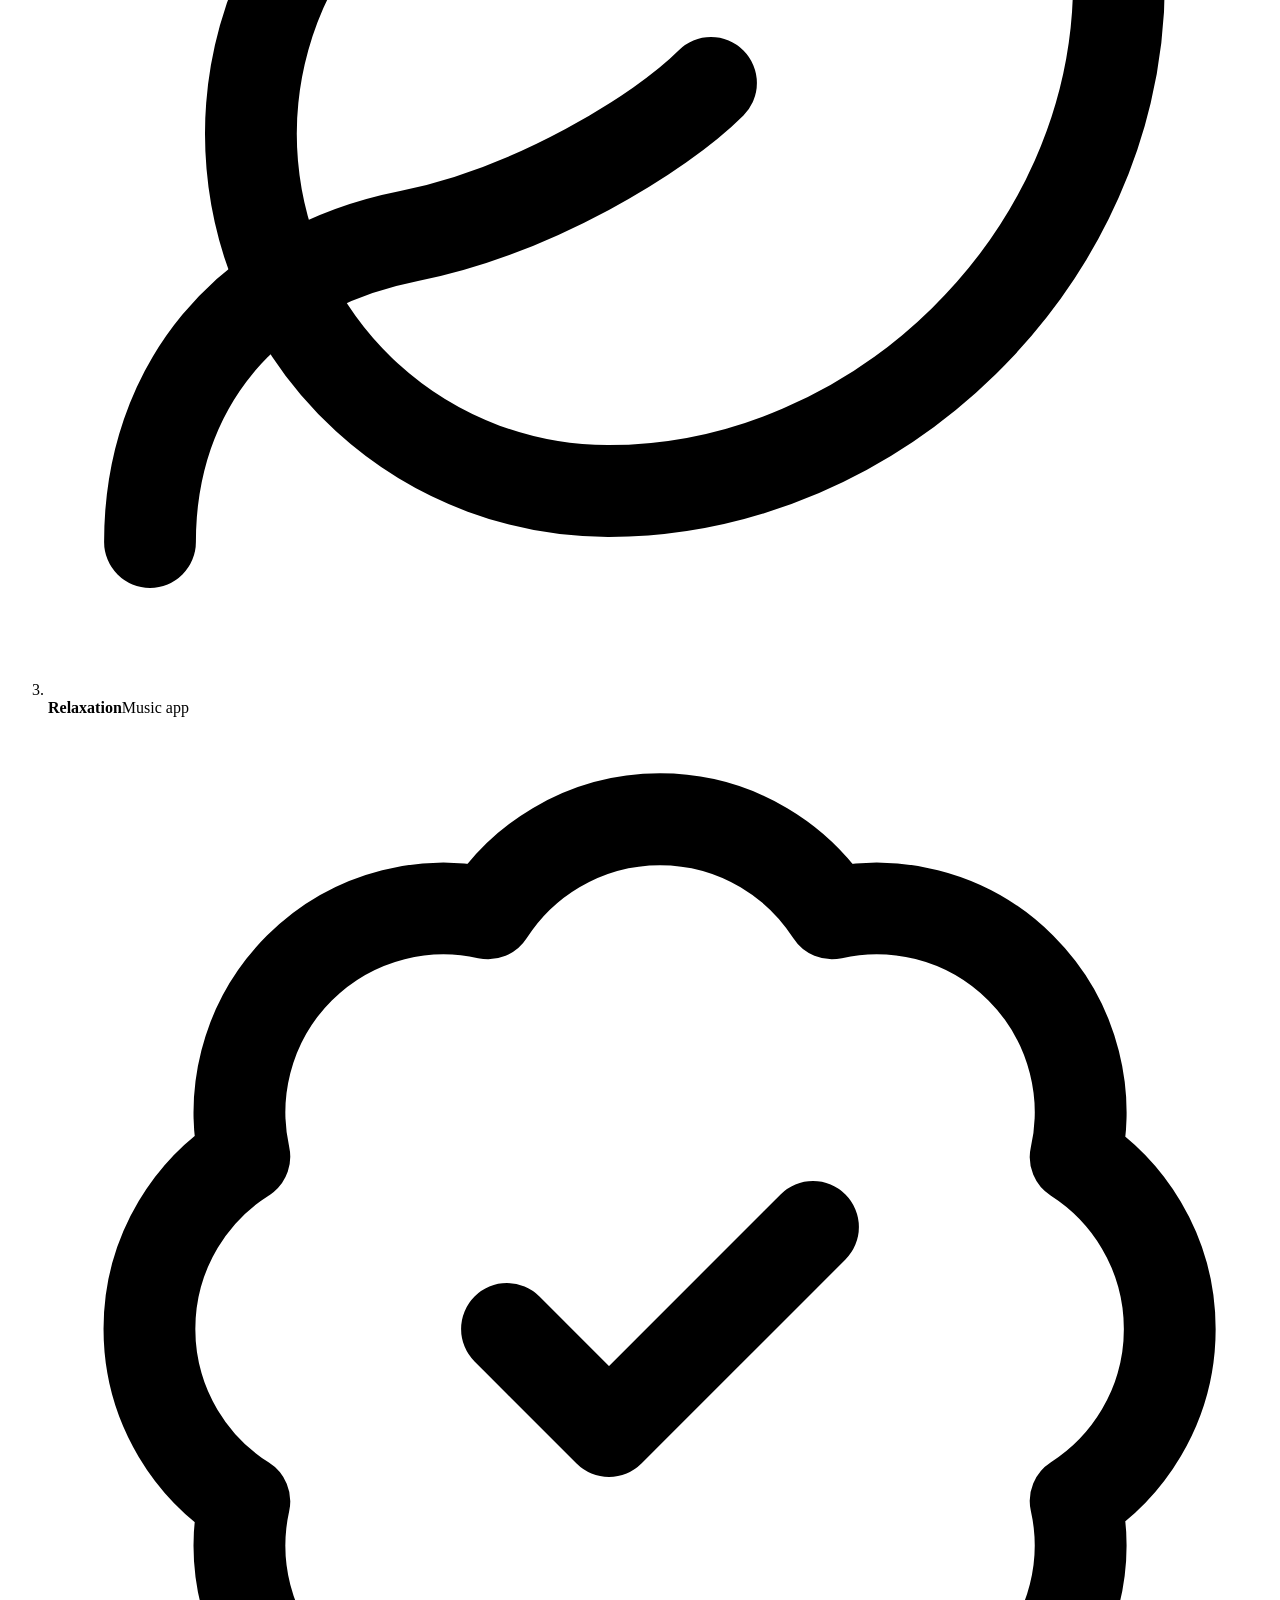
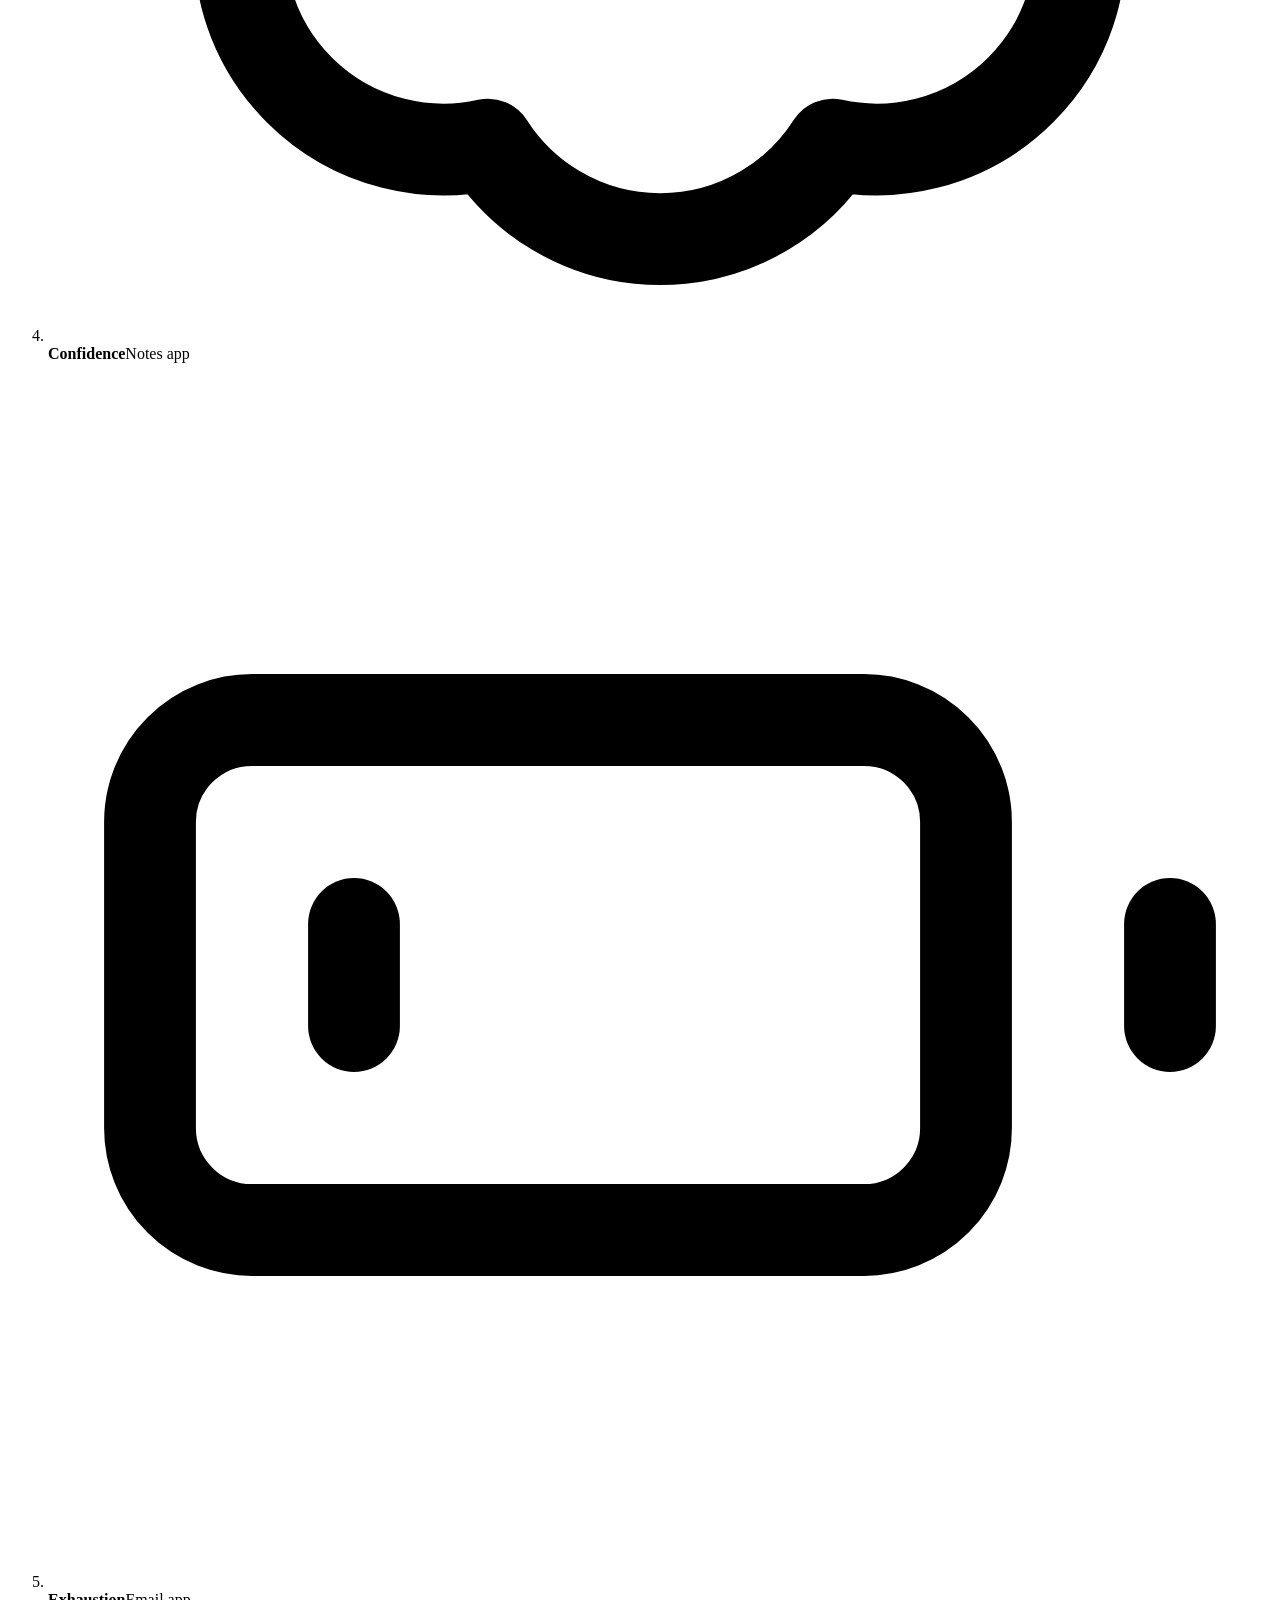
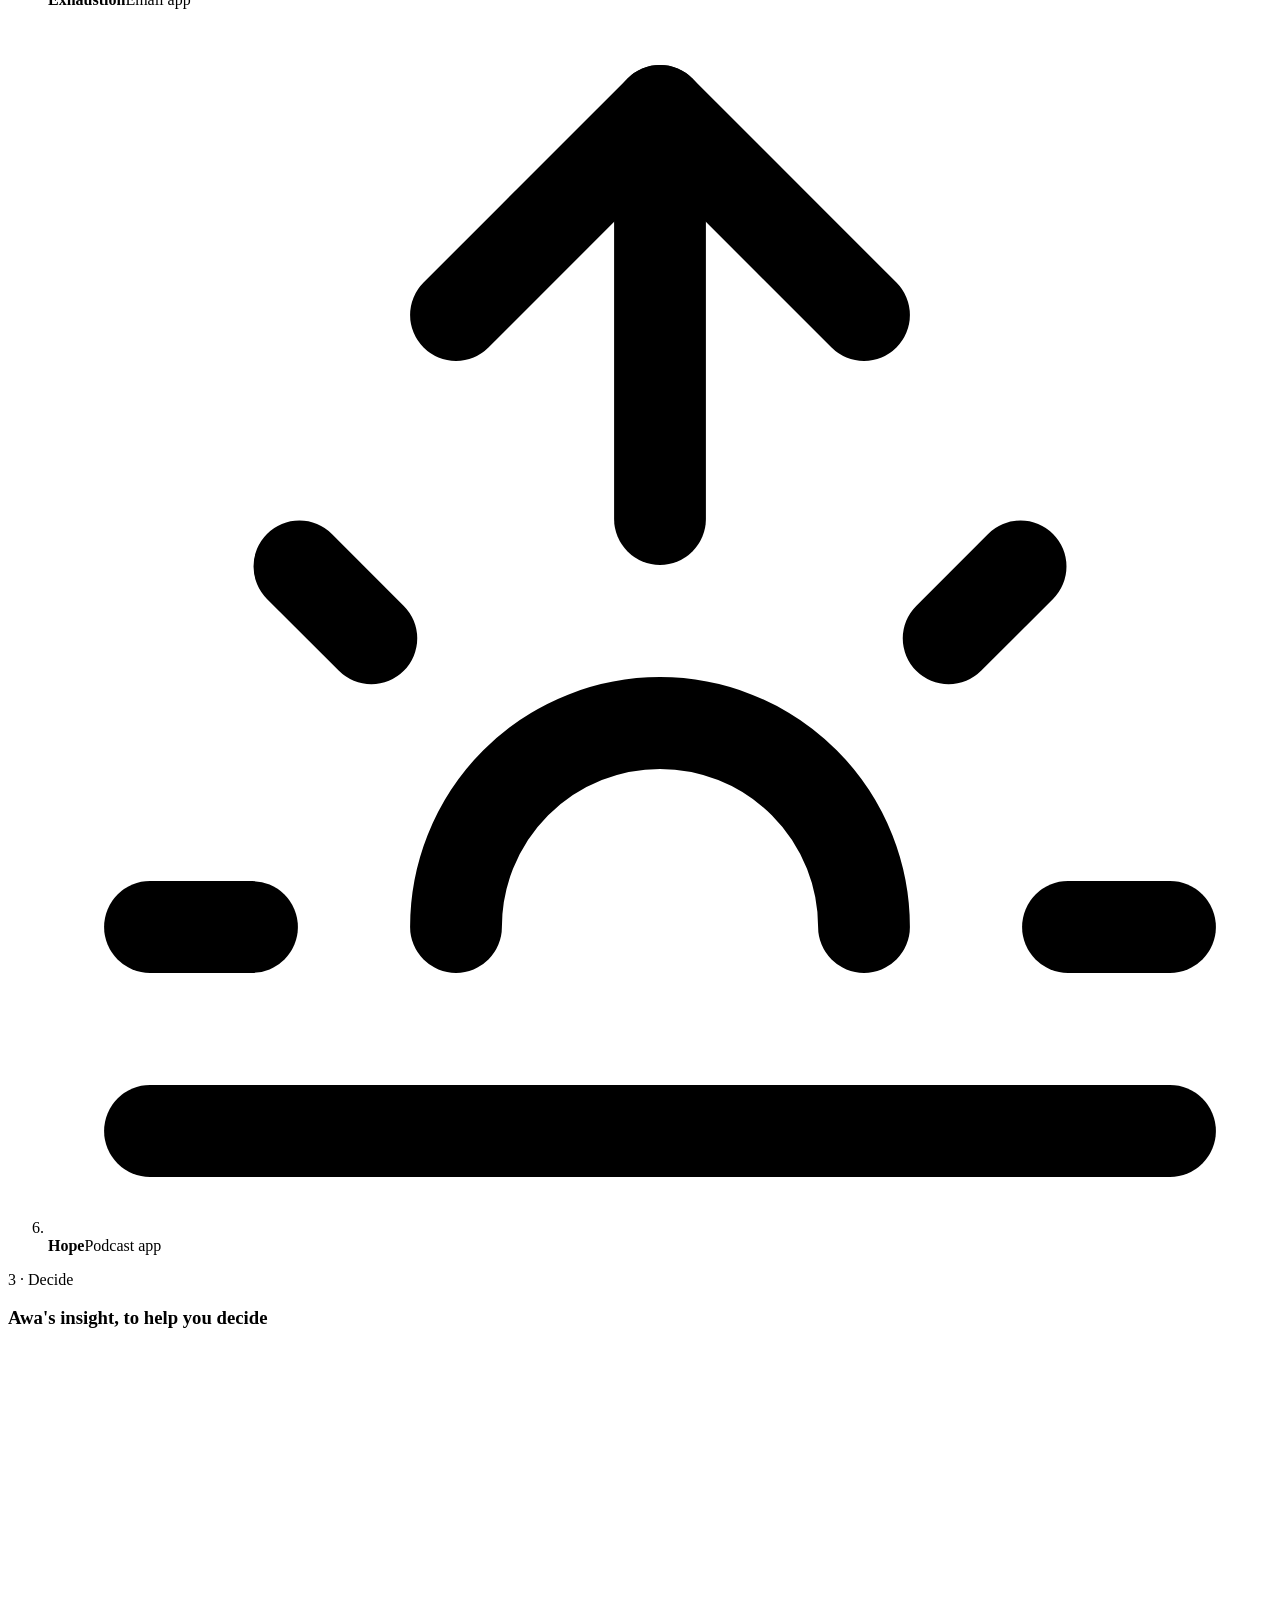
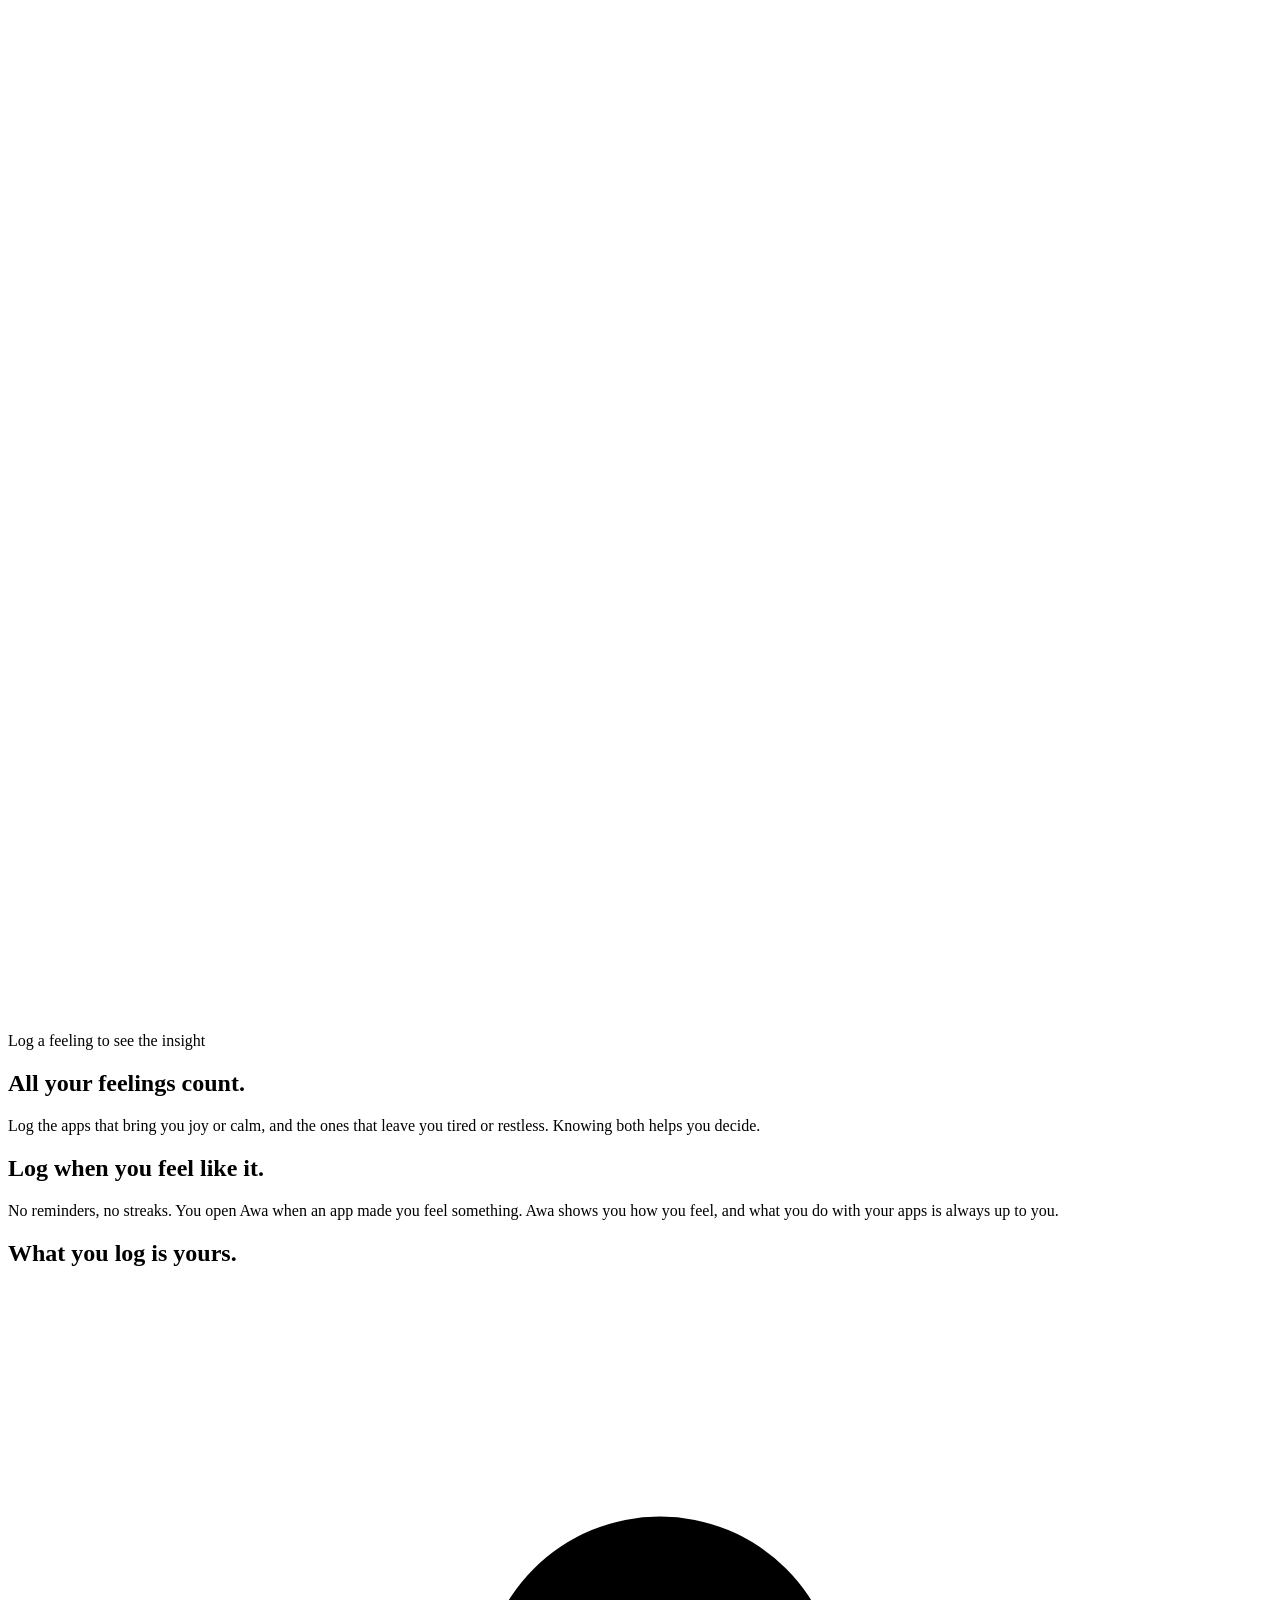
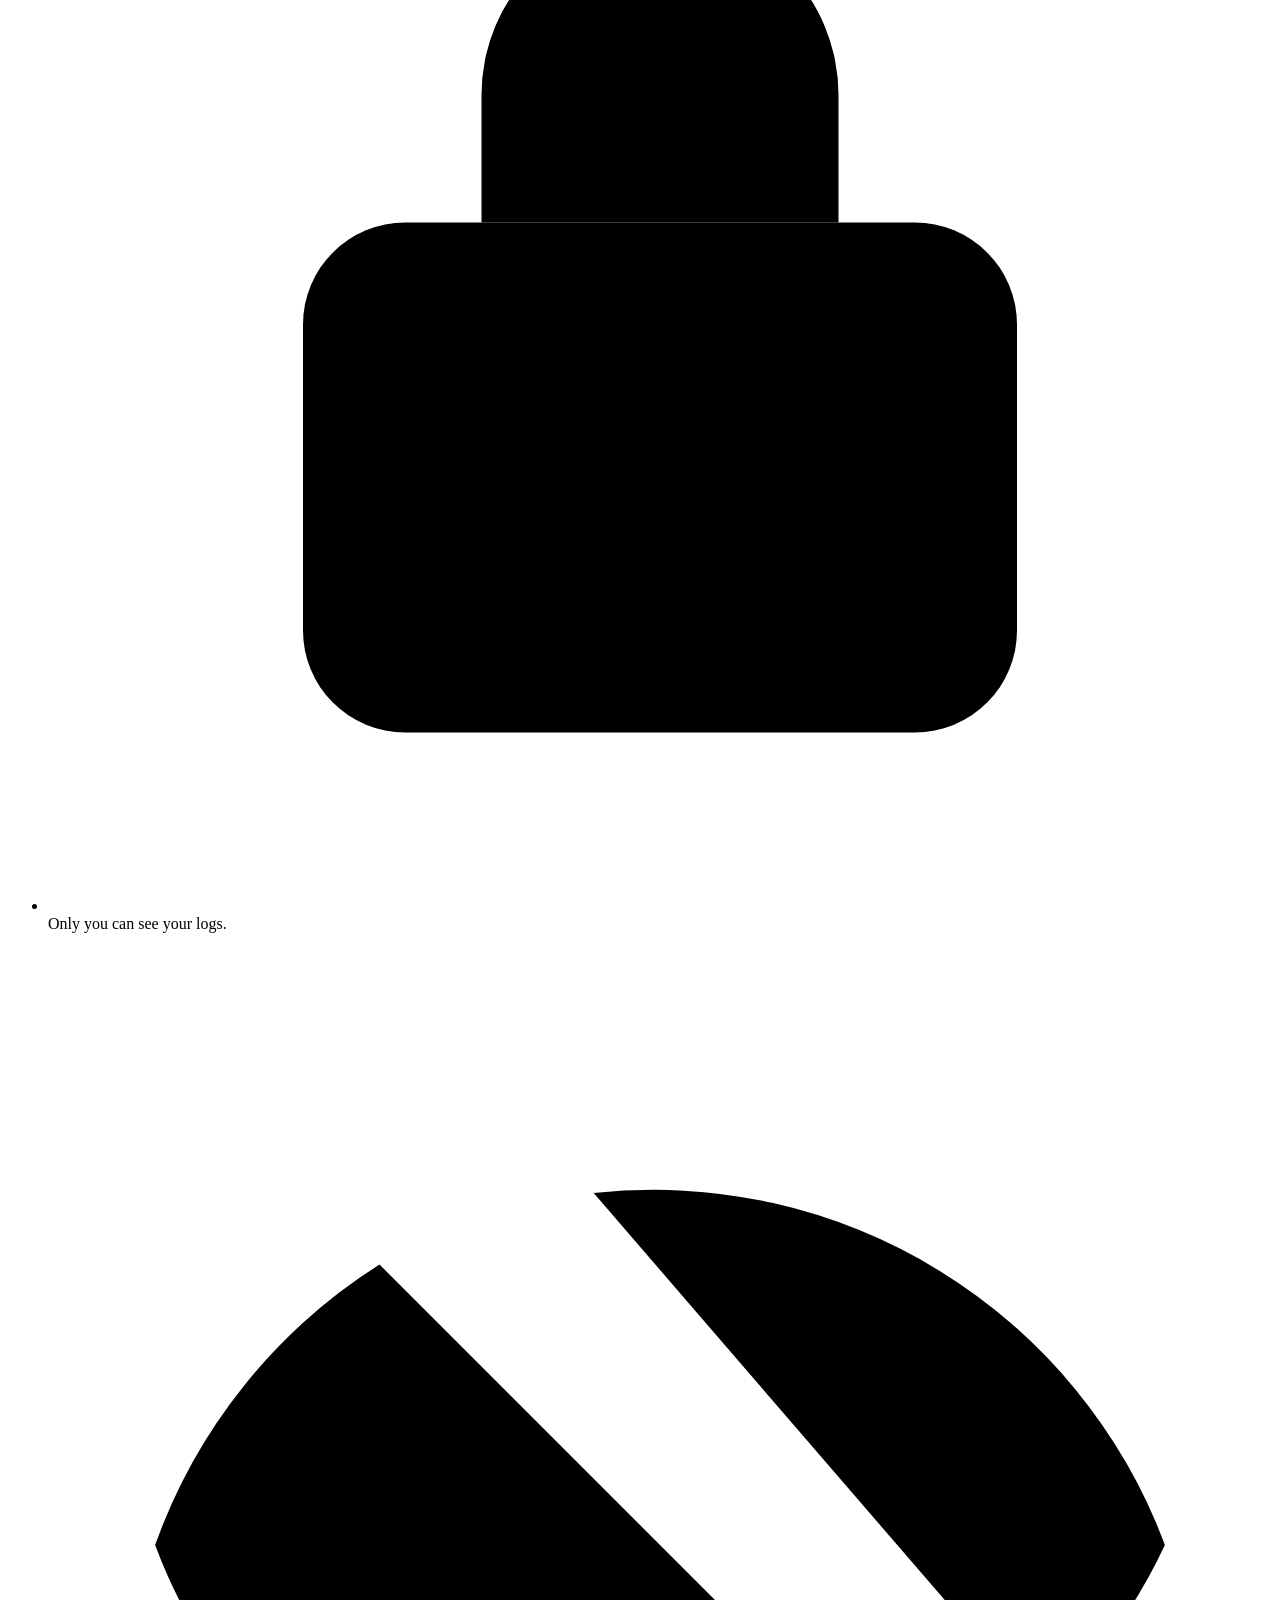
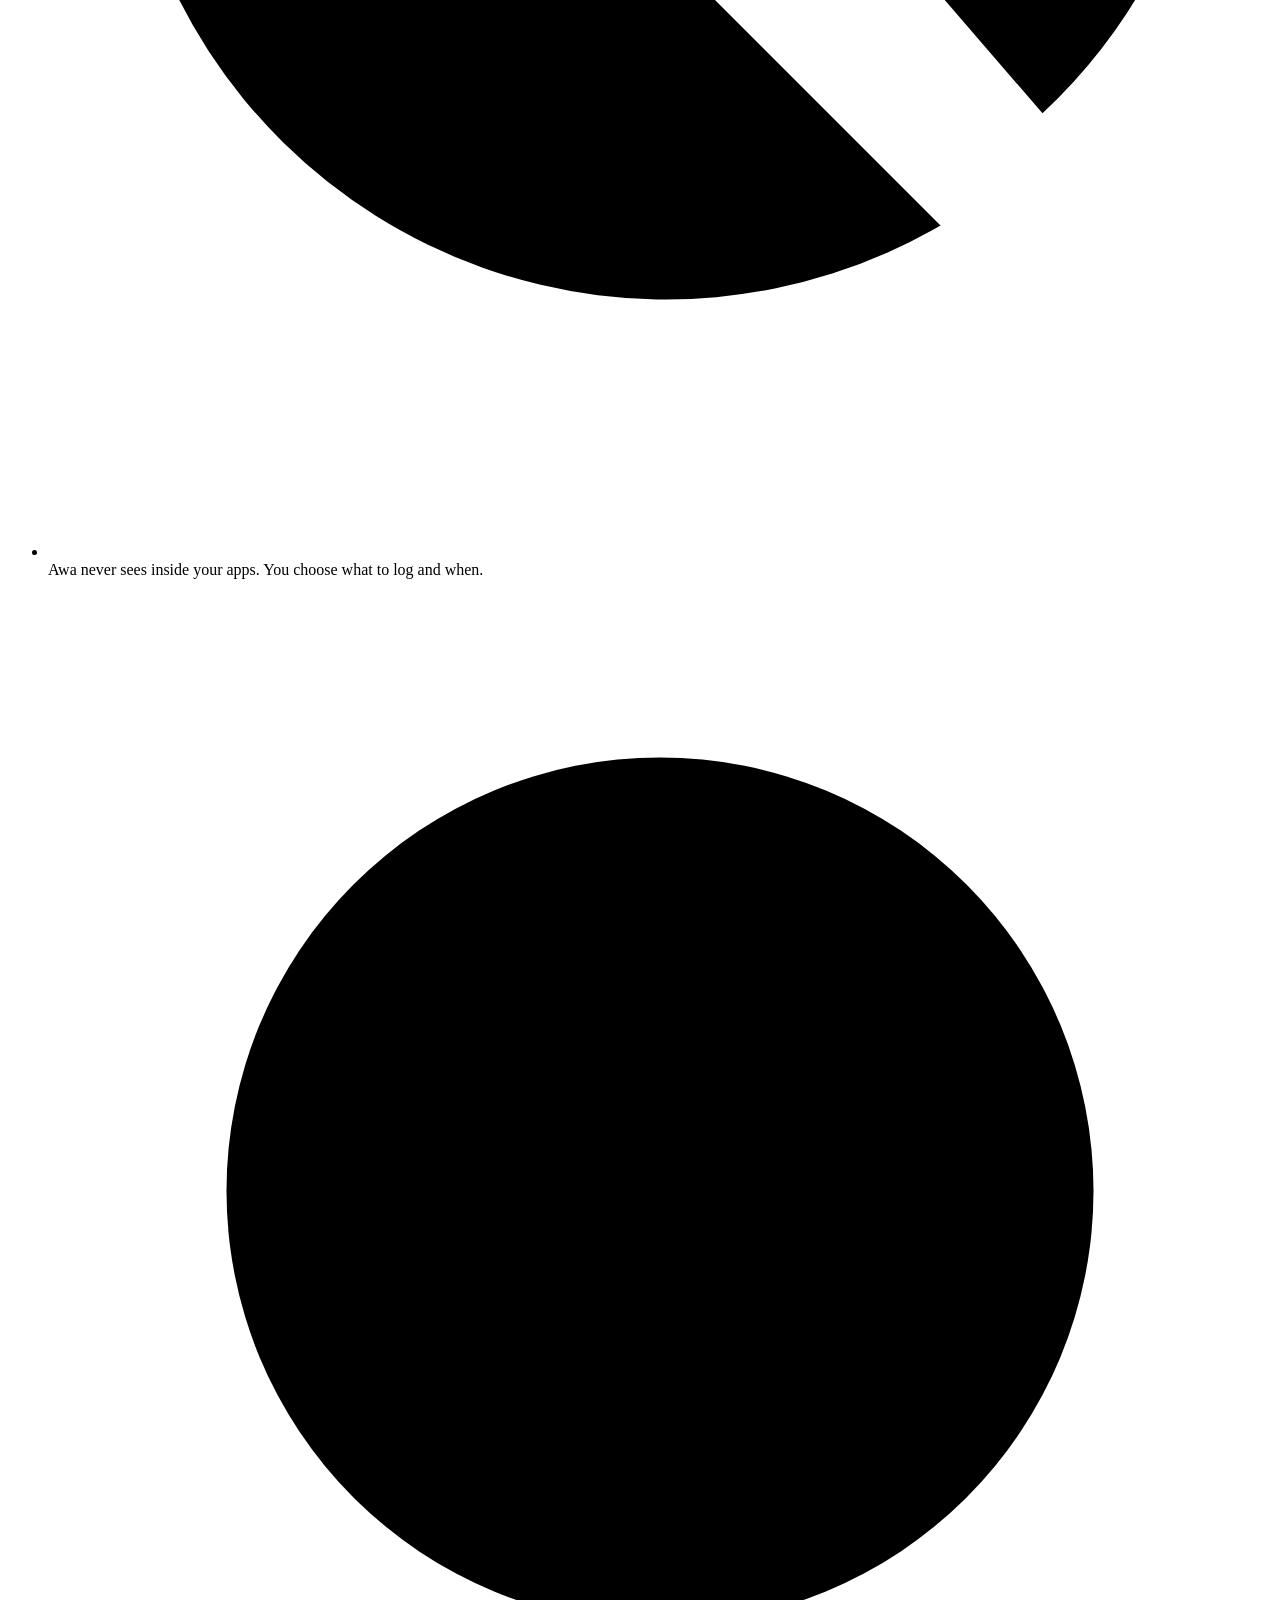
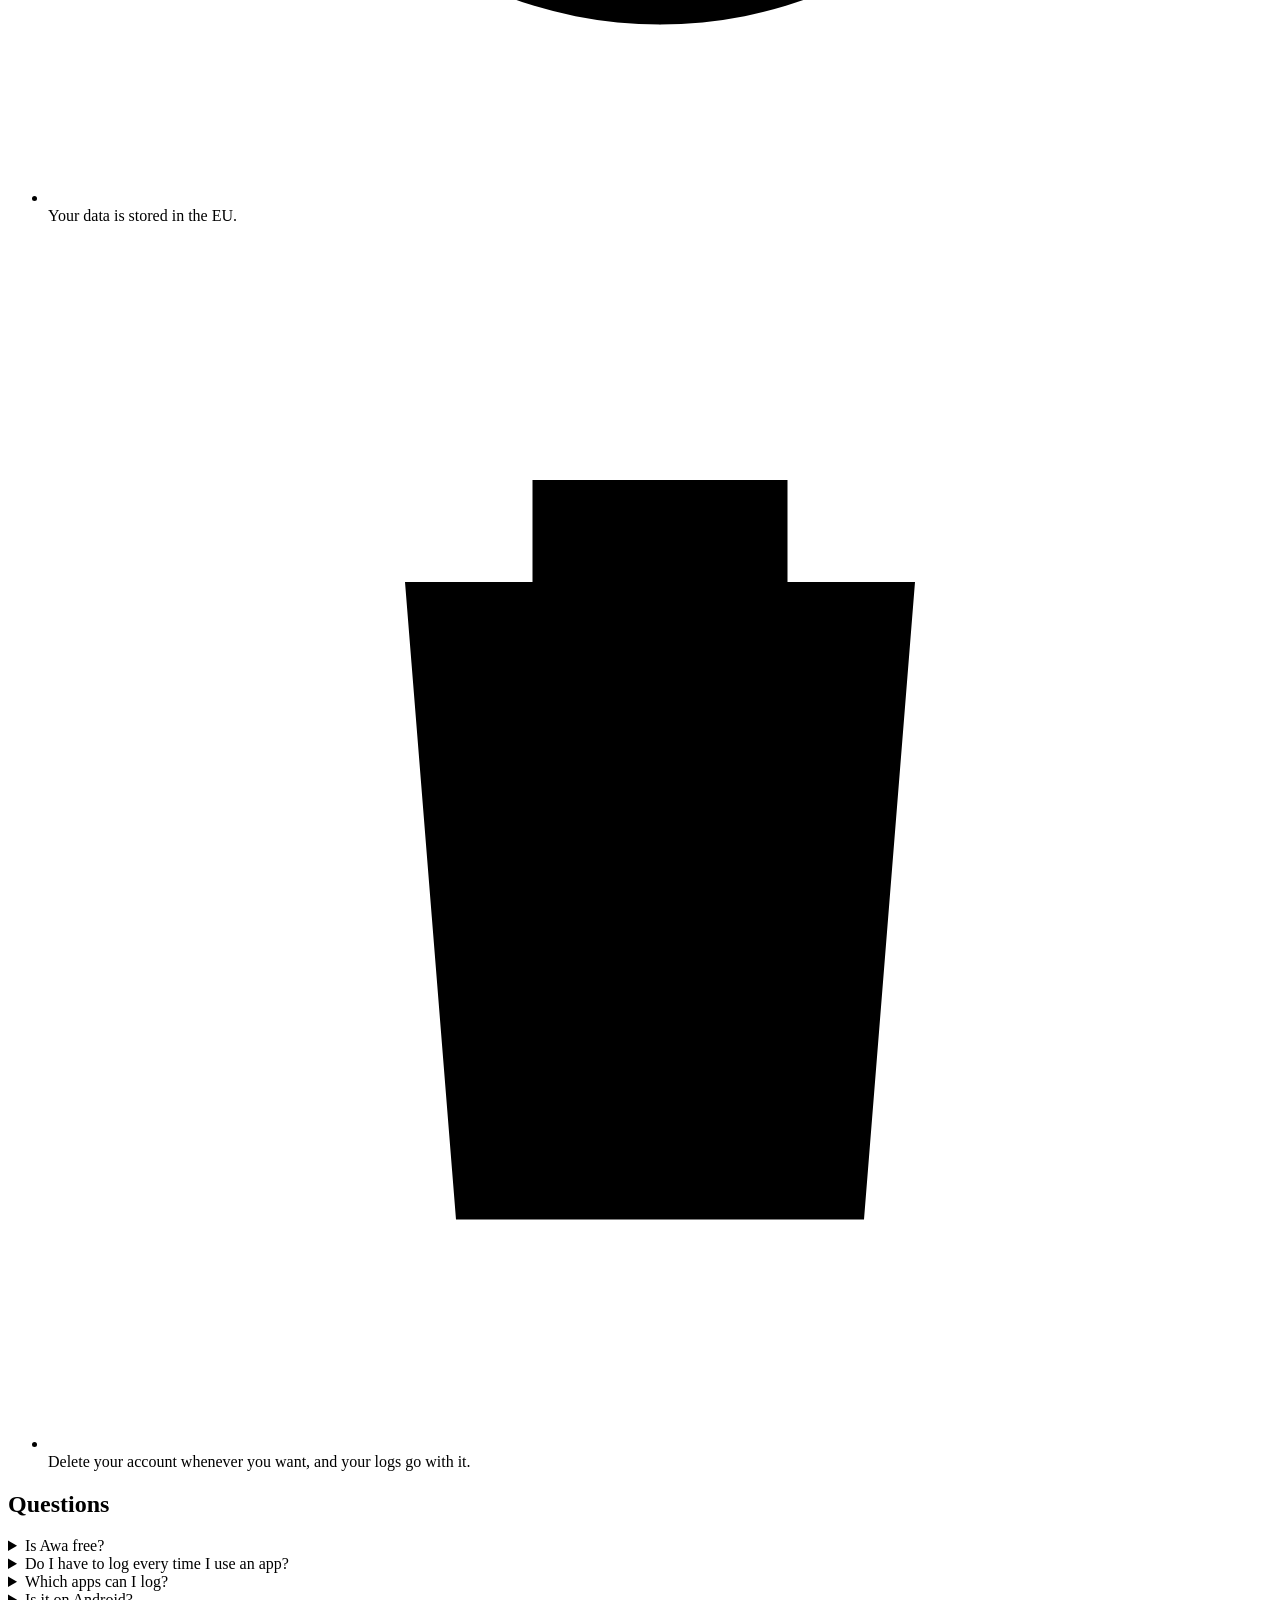
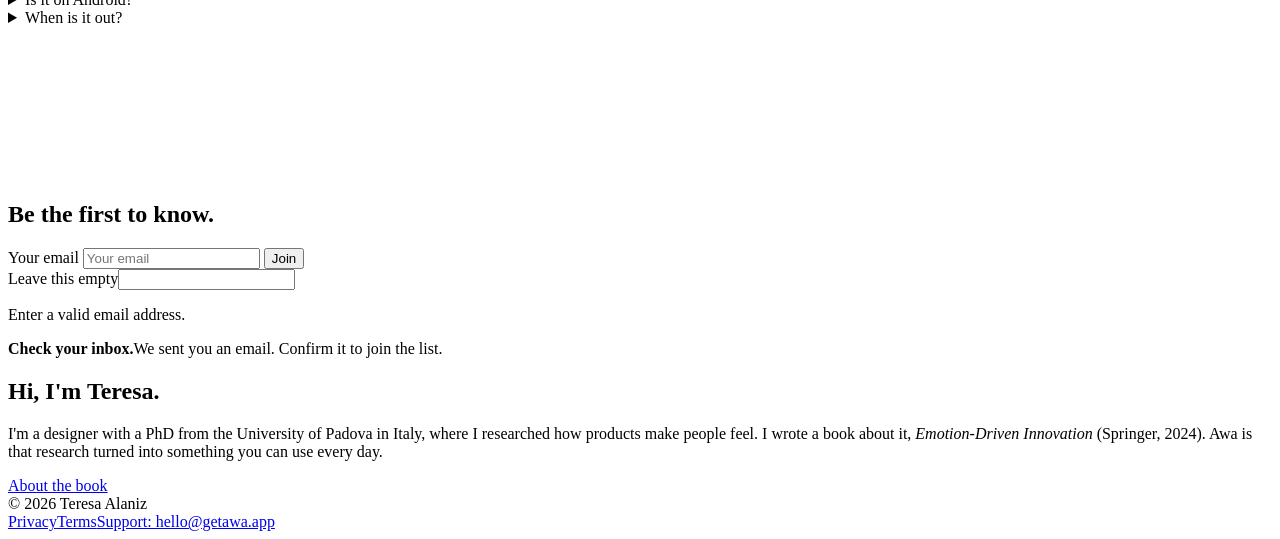
==== commit 3bc1d372: "Waiting list: Supabase function, confirm page, Figma logo - supabase/waitlist.sql: private waitlist " ====
--- a/public/index.html
+++ b/public/index.html
@@ -25,7 +25,7 @@
 <div class="hero-pin">
 <section class="hero" aria-labelledby="hero-h">
   <header class="top"><div class="top__bar">
-    <a class="logo" href="/" aria-label="Awa, home"><svg class="logo__mark" viewBox="0 0 32 32" aria-hidden="true"><g stroke="#D6CFC7" stroke-width="1.1" stroke-linecap="round"><path d="M16.00 11.00L16.00 5.50"/><path d="M18.50 11.67L21.25 6.91"/><path d="M20.33 13.50L25.09 10.75"/><path d="M21.00 16.00L26.50 16.00"/><path d="M20.33 18.50L25.09 21.25"/><path d="M18.50 20.33L21.25 25.09"/><path d="M16.00 21.00L16.00 26.50"/><path d="M13.50 20.33L10.75 25.09"/><path d="M11.67 18.50L6.91 21.25"/><path d="M11.00 16.00L5.50 16.00"/><path d="M11.67 13.50L6.91 10.75"/><path d="M13.50 11.67L10.75 6.91"/></g><circle cx="16.00" cy="3.00" r="2.6" fill="#72B172"/><circle cx="22.50" cy="4.74" r="2.1" fill="#FF9E7D"/><circle cx="27.26" cy="9.50" r="2.1" fill="#5B7D60"/><circle cx="29.00" cy="16.00" r="2.6" fill="#65A0FE"/><circle cx="27.26" cy="22.50" r="2.1" fill="#E57E73"/><circle cx="22.50" cy="27.26" r="2.1" fill="#72B172"/><circle cx="16.00" cy="29.00" r="2.6" fill="#FF9E7D"/><circle cx="9.50" cy="27.26" r="2.1" fill="#5B7D60"/><circle cx="4.74" cy="22.50" r="2.1" fill="#E57E73"/><circle cx="3.00" cy="16.00" r="2.6" fill="#72B172"/><circle cx="4.74" cy="9.50" r="2.1" fill="#65A0FE"/><circle cx="9.50" cy="4.74" r="2.1" fill="#FF9E7D"/></svg><span class="logo__word">awa</span></a>
+    <a class="logo" href="/" aria-label="Awa, home"><svg class="logo__mark" viewBox="207 59 610 610" aria-hidden="true"><g stroke="#D6CFC7" stroke-linecap="round"><path d="M512 247.2V97.2" stroke-width="3"/><path d="M559.15 282.35L629.875 159.875" stroke-width="3.45"/><path d="M593.65 316.85L743.035 230.6" stroke-width="3.45"/><path d="M606.3 364H729.3" stroke-width="3"/><path d="M593.65 411.15L743.035 497.4" stroke-width="3.45"/><path d="M559.15 445.65L629.875 568.125" stroke-width="3.45"/><path d="M512 458.3V608.3" stroke-width="3"/><path d="M464.85 445.65L394.125 568.125" stroke-width="3.45"/><path d="M430.35 411.15L280.965 497.4" stroke-width="3.45"/><path d="M399.25 364H276.25" stroke-width="3"/><path d="M430.35 316.85L280.965 230.6" stroke-width="3.45"/><path d="M464.85 282.35L394.125 159.875" stroke-width="3.45"/></g><path d="M512 129.4C529.784 129.4 544.2 114.984 544.2 97.2C544.2 79.4164 529.784 65 512 65C494.216 65 479.8 79.4164 479.8 97.2C479.8 114.984 494.216 129.4 512 129.4Z" fill="#72B172"/><path d="M629.875 185.175C643.848 185.175 655.175 173.848 655.175 159.875C655.175 145.902 643.848 134.575 629.875 134.575C615.902 134.575 604.575 145.902 604.575 159.875C604.575 173.848 615.902 185.175 629.875 185.175Z" fill="#FF9E7D"/><path d="M743.035 255.9C757.008 255.9 768.335 244.573 768.335 230.6C768.335 216.627 757.008 205.3 743.035 205.3C729.062 205.3 717.735 216.627 717.735 230.6C717.735 244.573 729.062 255.9 743.035 255.9Z" fill="#5B7D60"/><path d="M747.75 396.2C765.534 396.2 779.95 381.784 779.95 364C779.95 346.216 765.534 331.8 747.75 331.8C729.966 331.8 715.55 346.216 715.55 364C715.55 381.784 729.966 396.2 747.75 396.2Z" fill="#65A0FE"/><path d="M743.035 522.7C757.008 522.7 768.335 511.373 768.335 497.4C768.335 483.427 757.008 472.1 743.035 472.1C729.062 472.1 717.735 483.427 717.735 497.4C717.735 511.373 729.062 522.7 743.035 522.7Z" fill="#E67E73"/><path d="M629.875 593.425C643.848 593.425 655.175 582.098 655.175 568.125C655.175 554.152 643.848 542.825 629.875 542.825C615.902 542.825 604.575 554.152 604.575 568.125C604.575 582.098 615.902 593.425 629.875 593.425Z" fill="#72B172"/><path d="M512 663C529.784 663 544.2 648.584 544.2 630.8C544.2 613.016 529.784 598.6 512 598.6C494.216 598.6 479.8 613.016 479.8 630.8C479.8 648.584 494.216 663 512 663Z" fill="#FF9E7D"/><path d="M394.125 593.425C408.098 593.425 419.425 582.098 419.425 568.125C419.425 554.152 408.098 542.825 394.125 542.825C380.152 542.825 368.825 554.152 368.825 568.125C368.825 582.098 380.152 593.425 394.125 593.425Z" fill="#5B7D60"/><path d="M280.965 522.7C294.938 522.7 306.265 511.373 306.265 497.4C306.265 483.427 294.938 472.1 280.965 472.1C266.992 472.1 255.665 483.427 255.665 497.4C255.665 511.373 266.992 522.7 280.965 522.7Z" fill="#E67E73"/><path d="M276.25 396.2C294.034 396.2 308.45 381.784 308.45 364C308.45 346.216 294.034 331.8 276.25 331.8C258.466 331.8 244.05 346.216 244.05 364C244.05 381.784 258.466 396.2 276.25 396.2Z" fill="#72B172"/><path d="M280.965 255.9C294.938 255.9 306.265 244.573 306.265 230.6C306.265 216.627 294.938 205.3 280.965 205.3C266.992 205.3 255.665 216.627 255.665 230.6C255.665 244.573 266.992 255.9 280.965 255.9Z" fill="#65A0FE"/><path d="M394.125 185.175C408.098 185.175 419.425 173.848 419.425 159.875C419.425 145.902 408.098 134.575 394.125 134.575C380.152 134.575 368.825 145.902 368.825 159.875C368.825 173.848 380.152 185.175 394.125 185.175Z" fill="#FF9E7D"/></svg><span class="logo__word">awa</span></a>
     <a class="top__link" href="#join-end">Waiting list</a>
   </div></header>
   <canvas class="hero__bg" aria-hidden="true"></canvas>
@@ -42,6 +42,7 @@
     <input id="email-top" type="email" name="email" placeholder="Your email" autocomplete="email" aria-describedby="err-top">
     <button class="btn btn--primary" type="submit">Join</button>
   </div>
+  <div class="join__hp" aria-hidden="true"><label for="website-top">Leave this empty</label><input id="website-top" type="text" name="website" tabindex="-1" autocomplete="off"></div>
   <p class="join__err" id="err-top" role="alert">Enter a valid email address.</p>
   <div class="join__ok" tabindex="-1" role="status"><b>Check your inbox.</b>We sent you an email. Confirm it to join the list.</div>
 </form>
@@ -117,7 +118,7 @@
 </ul></div>
   </section>
 
-  <section class="wrap sec" style="padding-top:0" aria-labelledby="q-h">
+  <section class="wrap sec sec--flush" aria-labelledby="q-h">
     <div class="centered"><h2 class="h2" id="q-h">Questions</h2></div>
     <div class="qa"><div class="faq"><details><summary>Is Awa free?</summary><p>Yes, Awa is free to download.</p></details><details><summary>Do I have to log every time I use an app?</summary><p>No. Log when you feel like it, good feelings and bad ones.</p></details><details><summary>Which apps can I log?</summary><p>Any app from the App Store, including the ones you pay for.</p></details><details><summary>Is it on Android?</summary><p>Not yet. Awa is for iPhone first.</p></details><details><summary>When is it out?</summary><p>Soon. Join the waiting list and we'll email you on the day.</p></details></div></div>
   </section>
@@ -125,13 +126,14 @@
 
   <section class="final" id="join-end" aria-labelledby="f-h">
     <canvas class="field-canvas" aria-hidden="true"></canvas>
-    <div class="wrap"><div class="centered final__card"><h2 class="h2" id="f-h">Be the first to know.</h2><form class="join glass-join" id="join-end" novalidate>
+    <div class="wrap"><div class="centered final__card"><h2 class="h2" id="f-h">Be the first to know.</h2><form class="join glass-join" id="join-final" novalidate>
   <div class="join__row">
-    <label class="sr" for="email-end">Your email</label>
-    <input id="email-end" type="email" name="email" placeholder="Your email" autocomplete="email" aria-describedby="err-end">
+    <label class="sr" for="email-final">Your email</label>
+    <input id="email-final" type="email" name="email" placeholder="Your email" autocomplete="email" aria-describedby="err-final">
     <button class="btn btn--primary" type="submit">Join</button>
   </div>
-  <p class="join__err" id="err-end" role="alert">Enter a valid email address.</p>
+  <div class="join__hp" aria-hidden="true"><label for="website-final">Leave this empty</label><input id="website-final" type="text" name="website" tabindex="-1" autocomplete="off"></div>
+  <p class="join__err" id="err-final" role="alert">Enter a valid email address.</p>
   <div class="join__ok" tabindex="-1" role="status"><b>Check your inbox.</b>We sent you an email. Confirm it to join the list.</div>
 </form></div></div>
   </section>
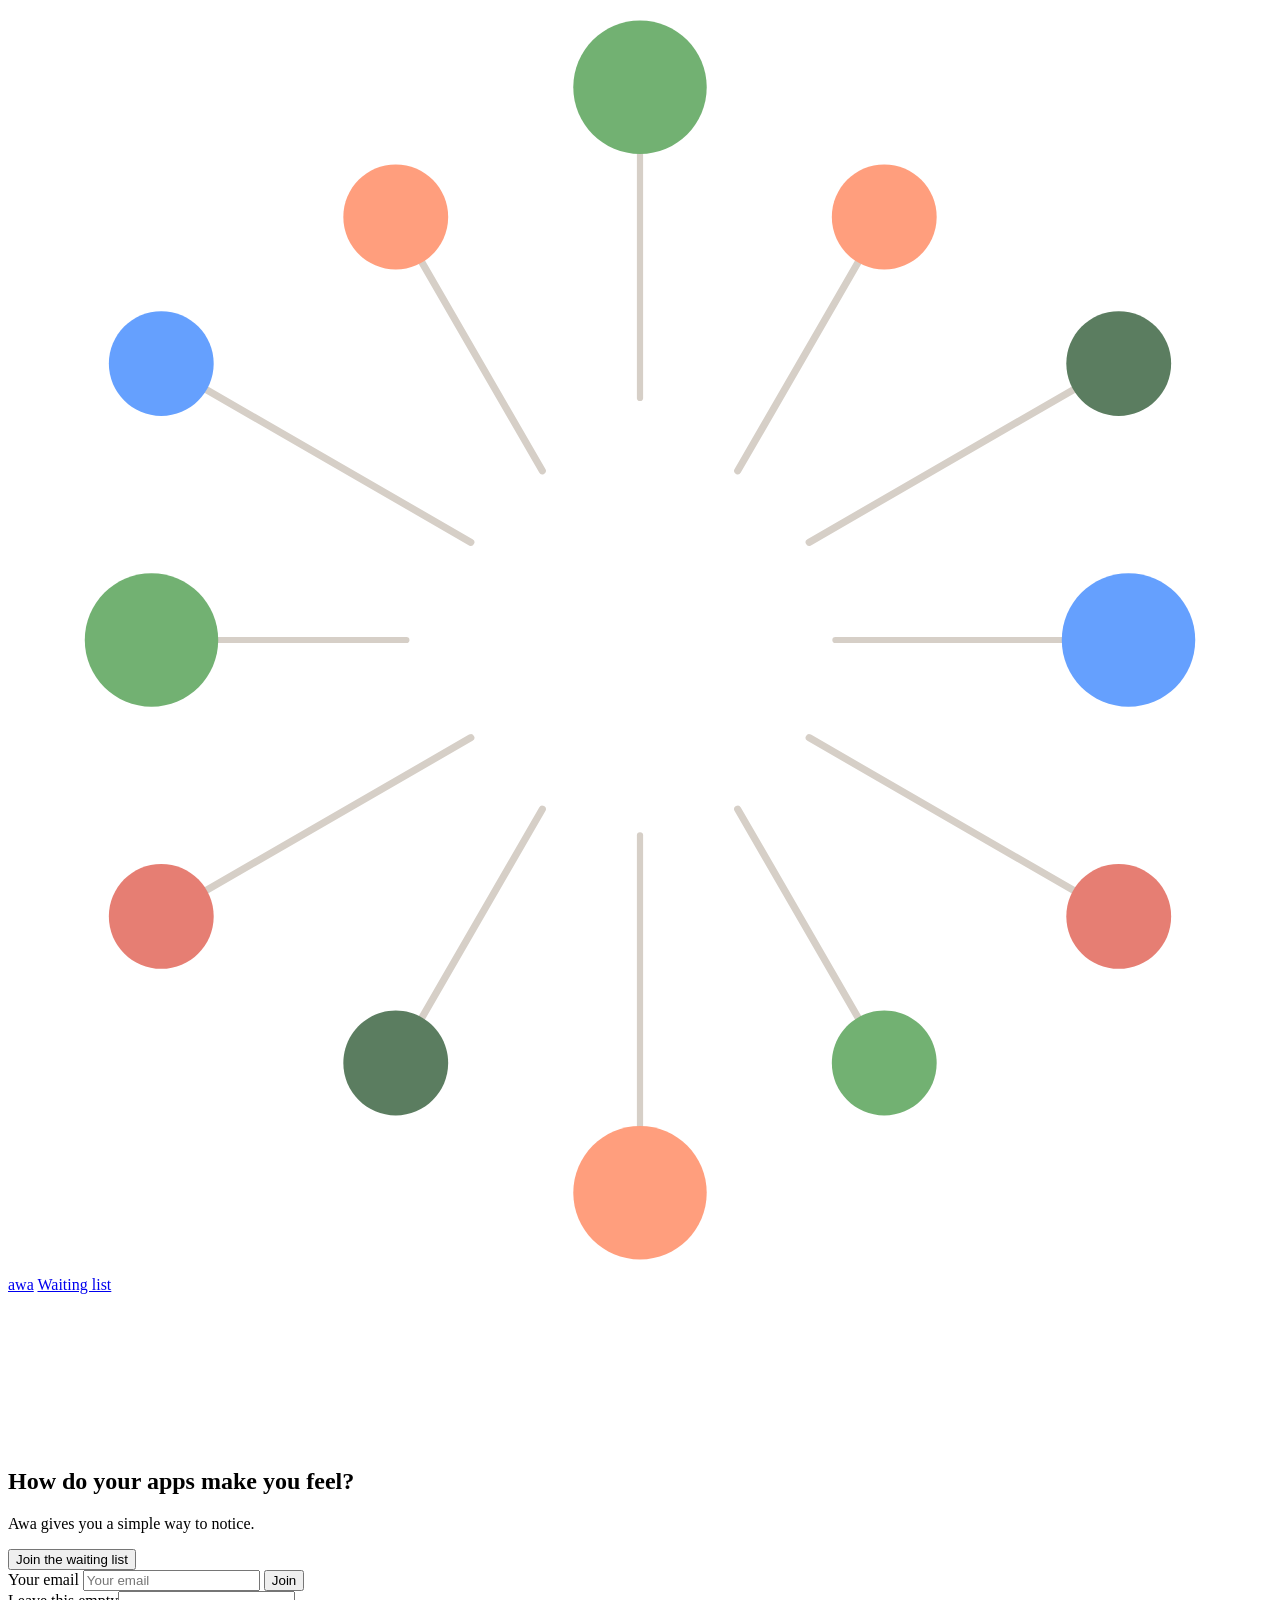
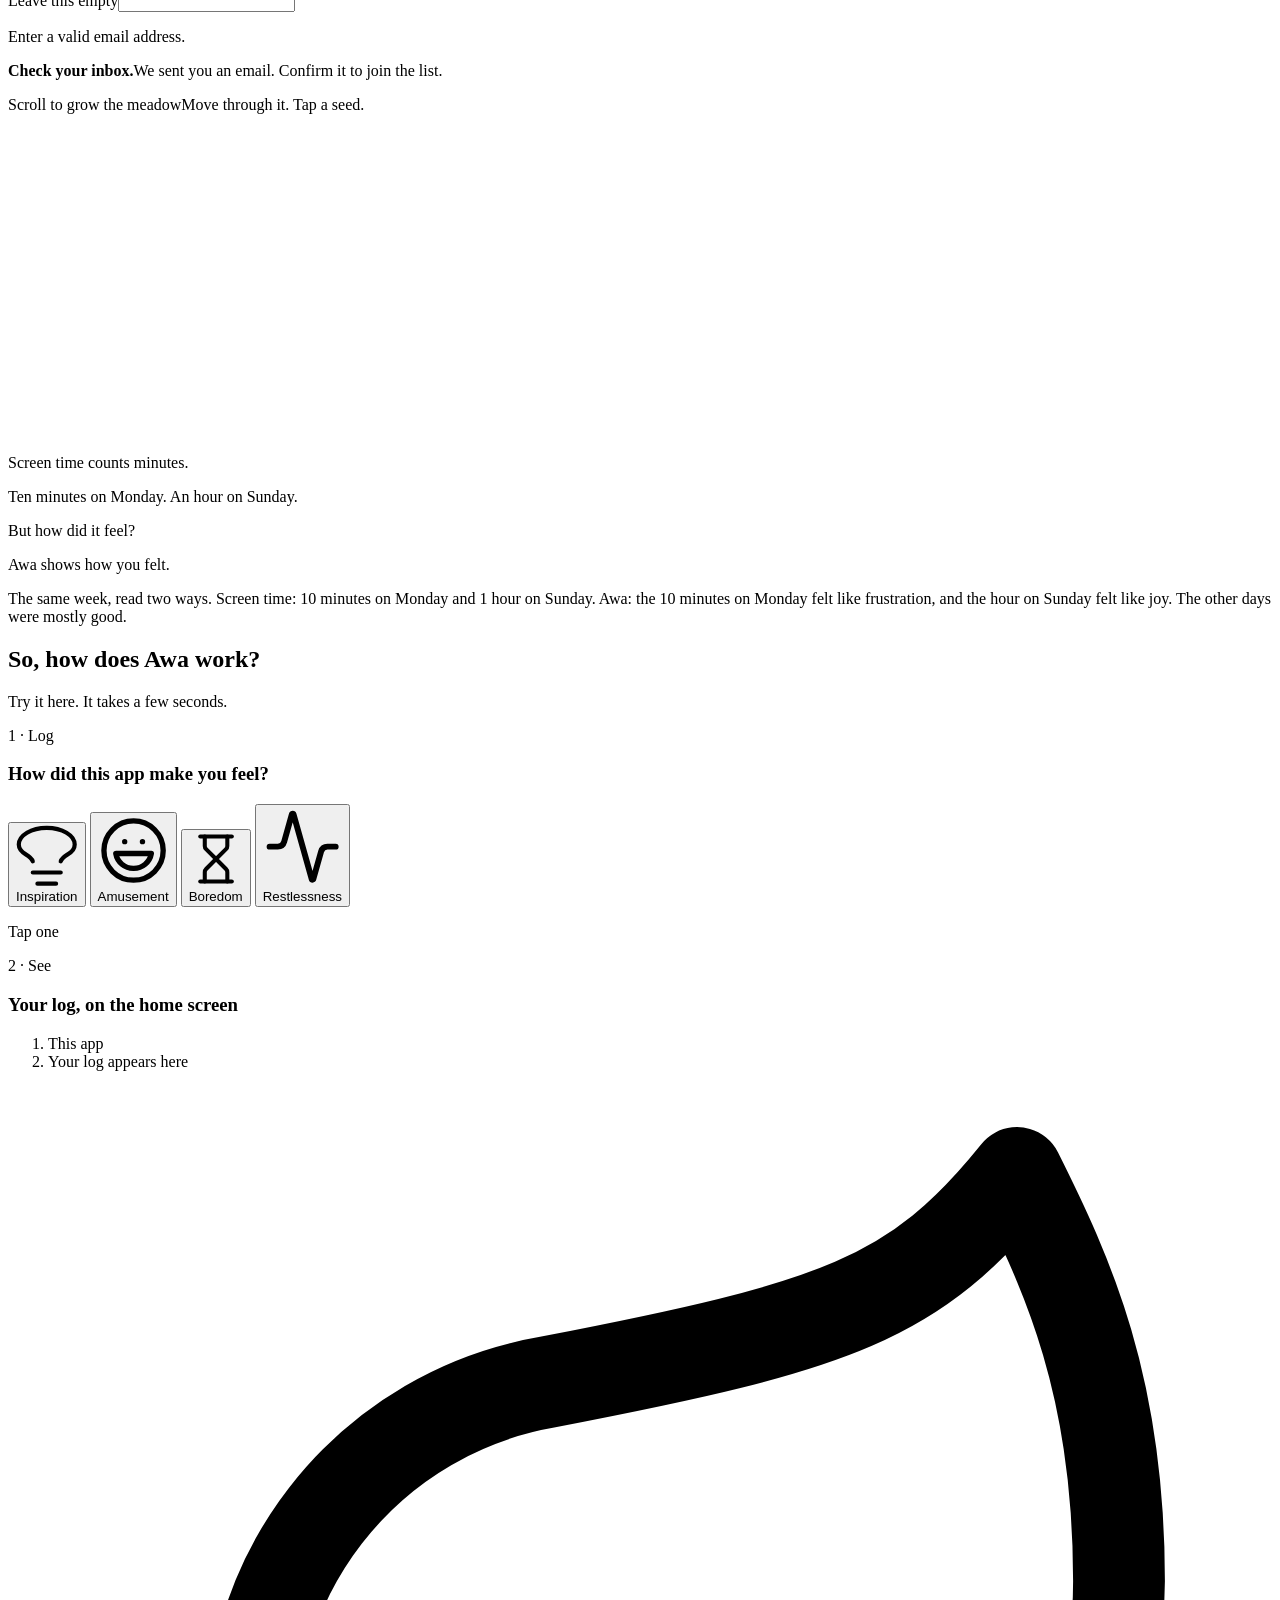
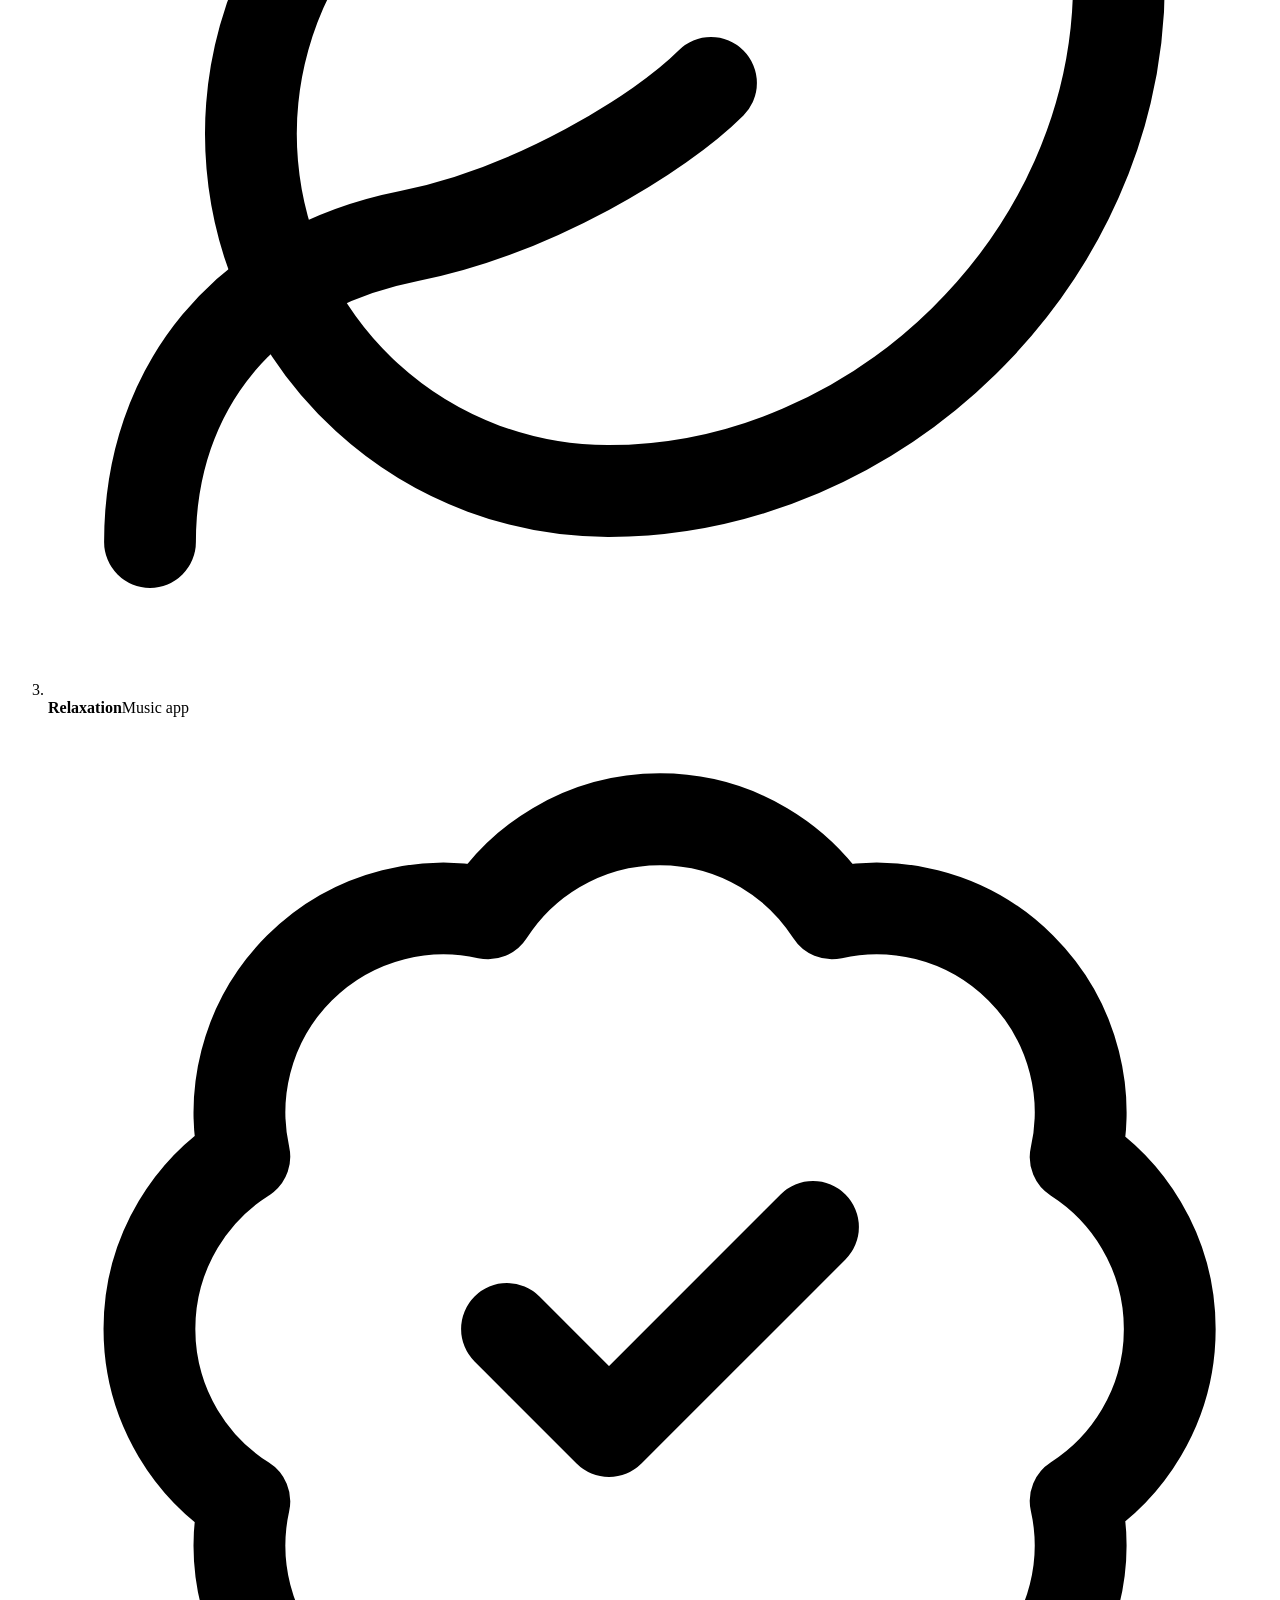
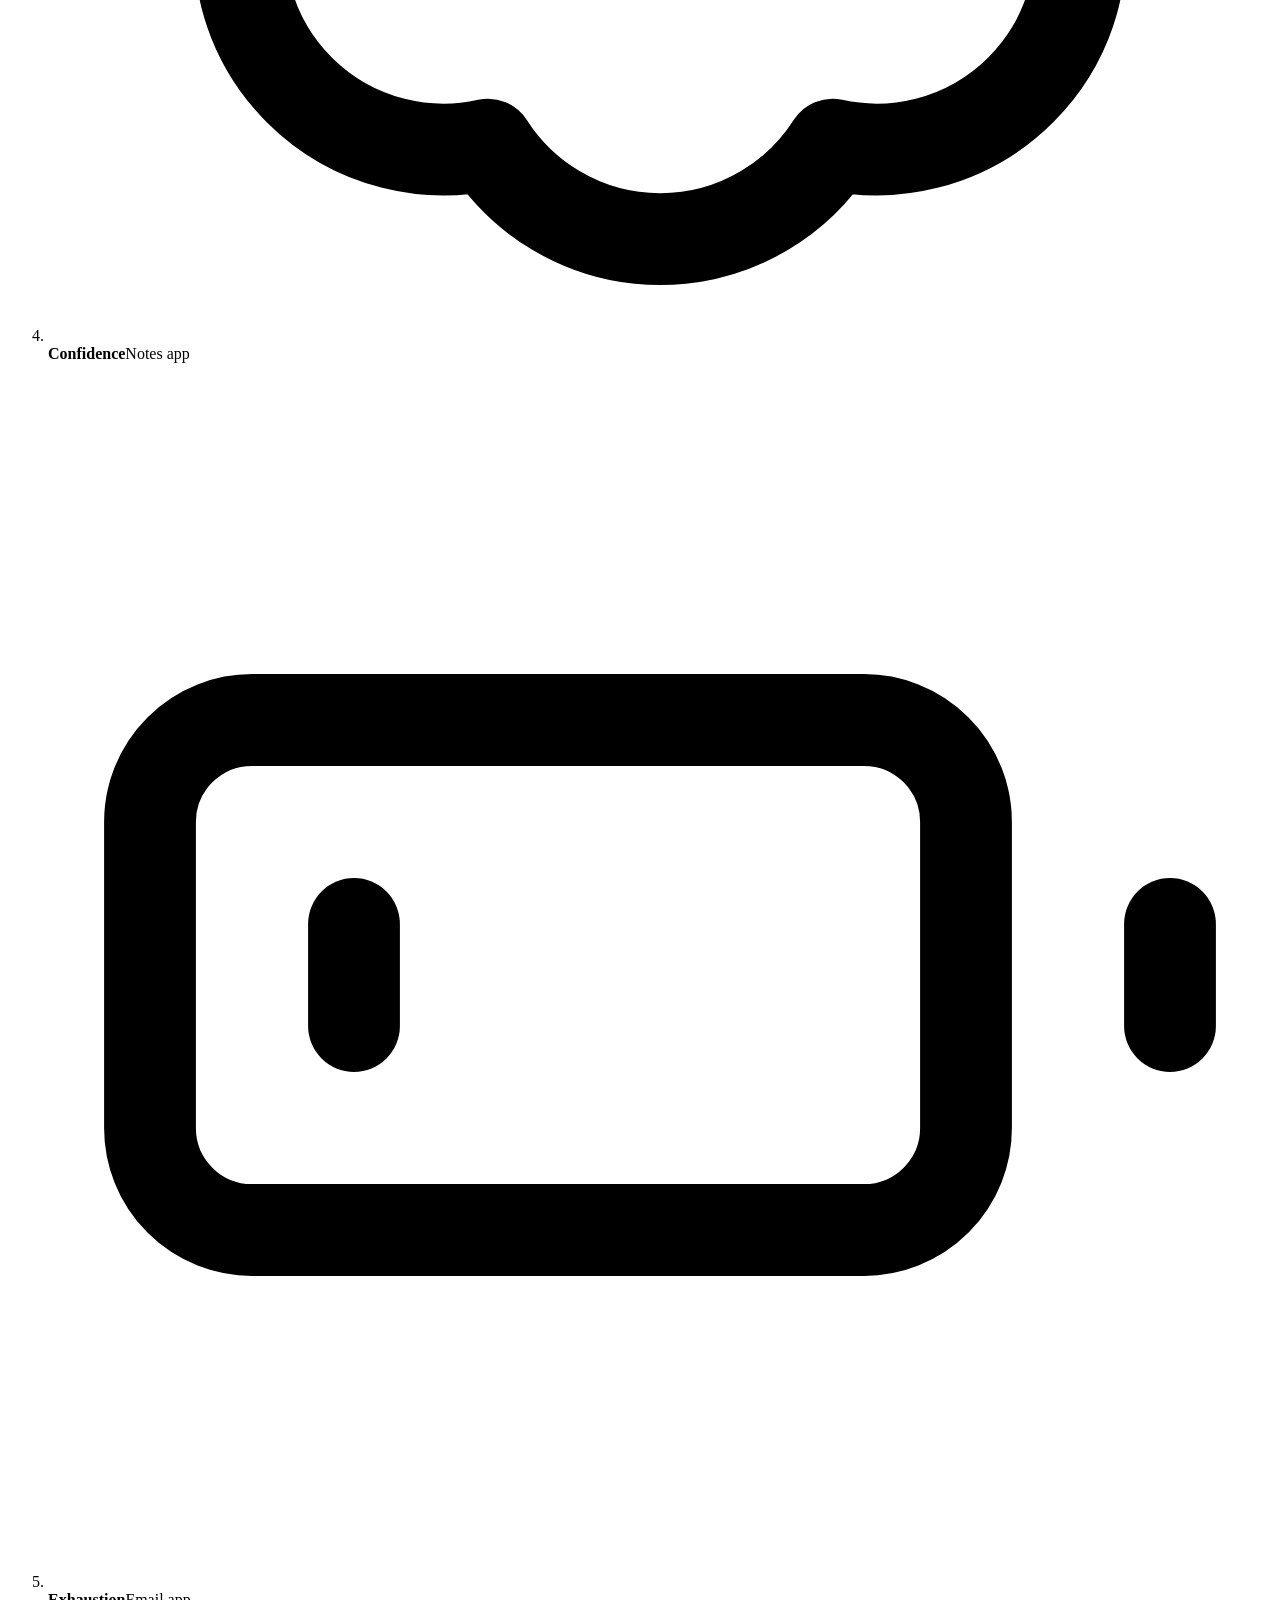
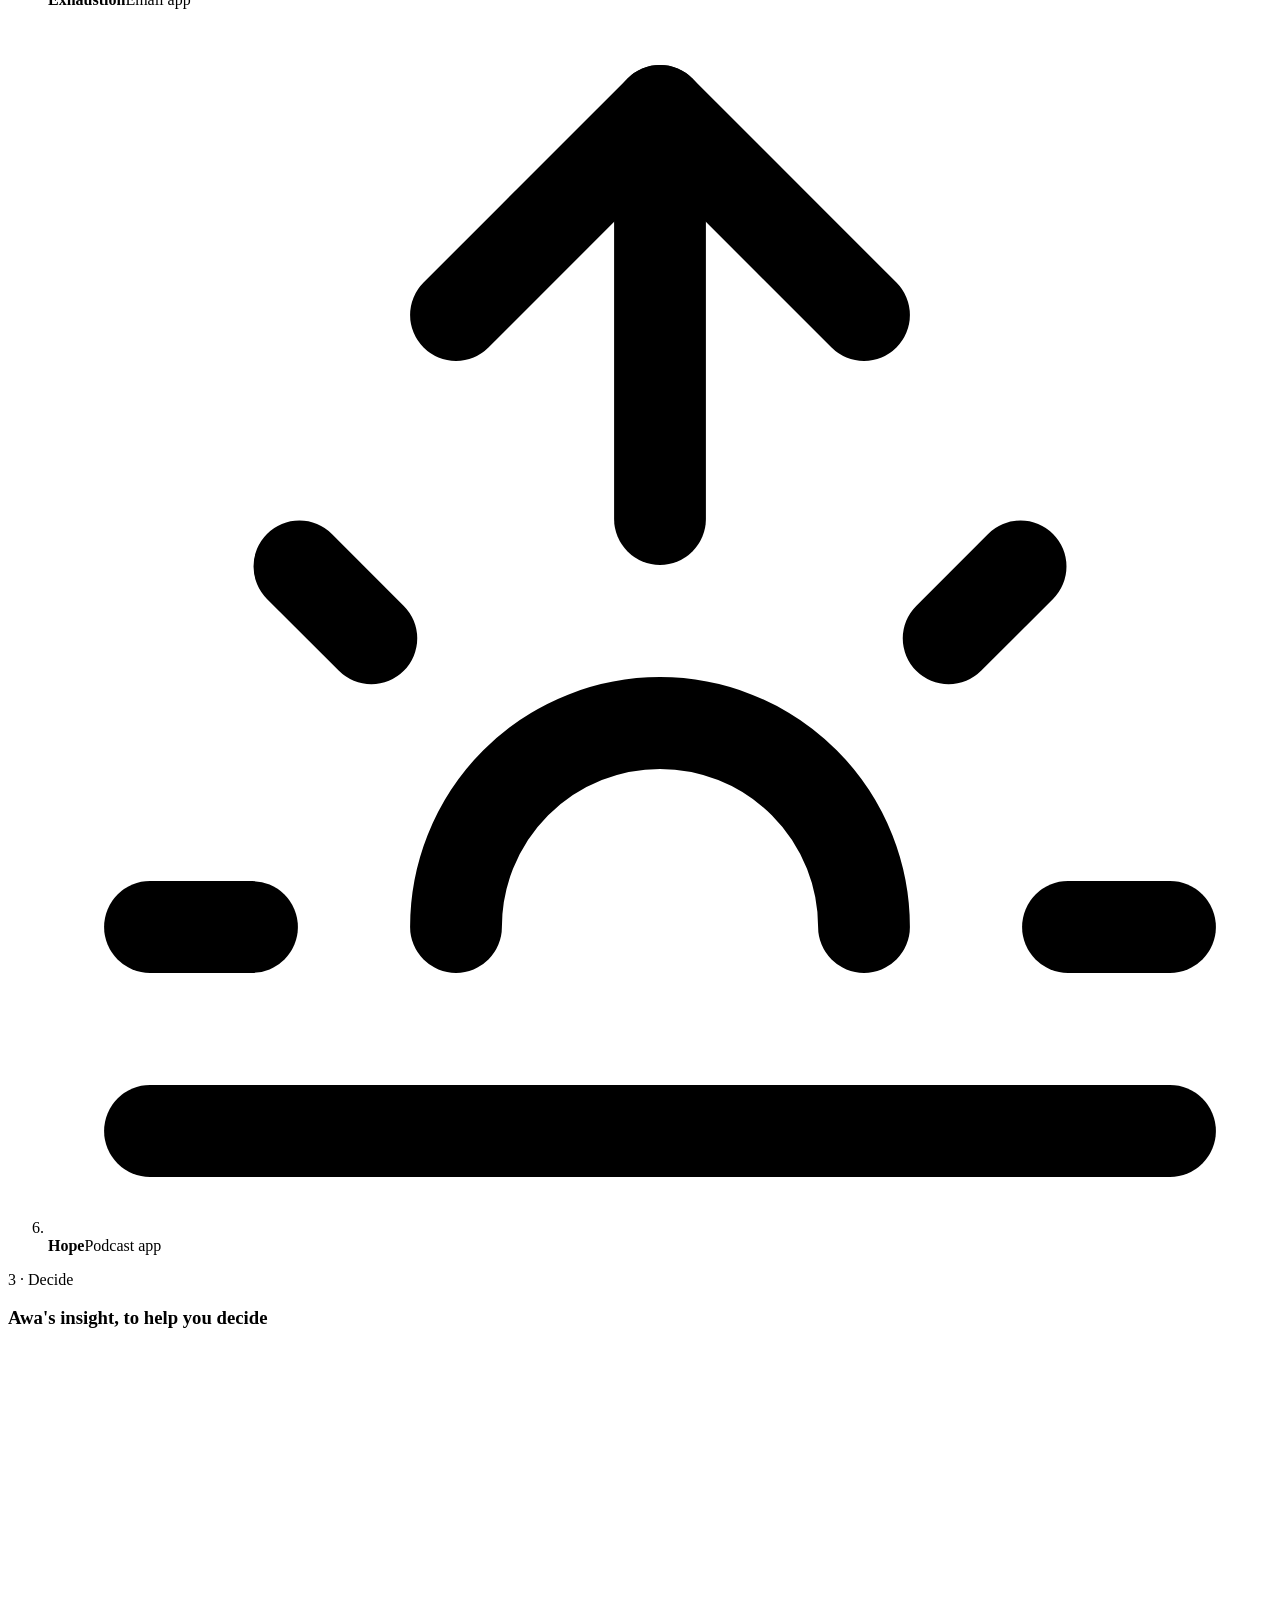
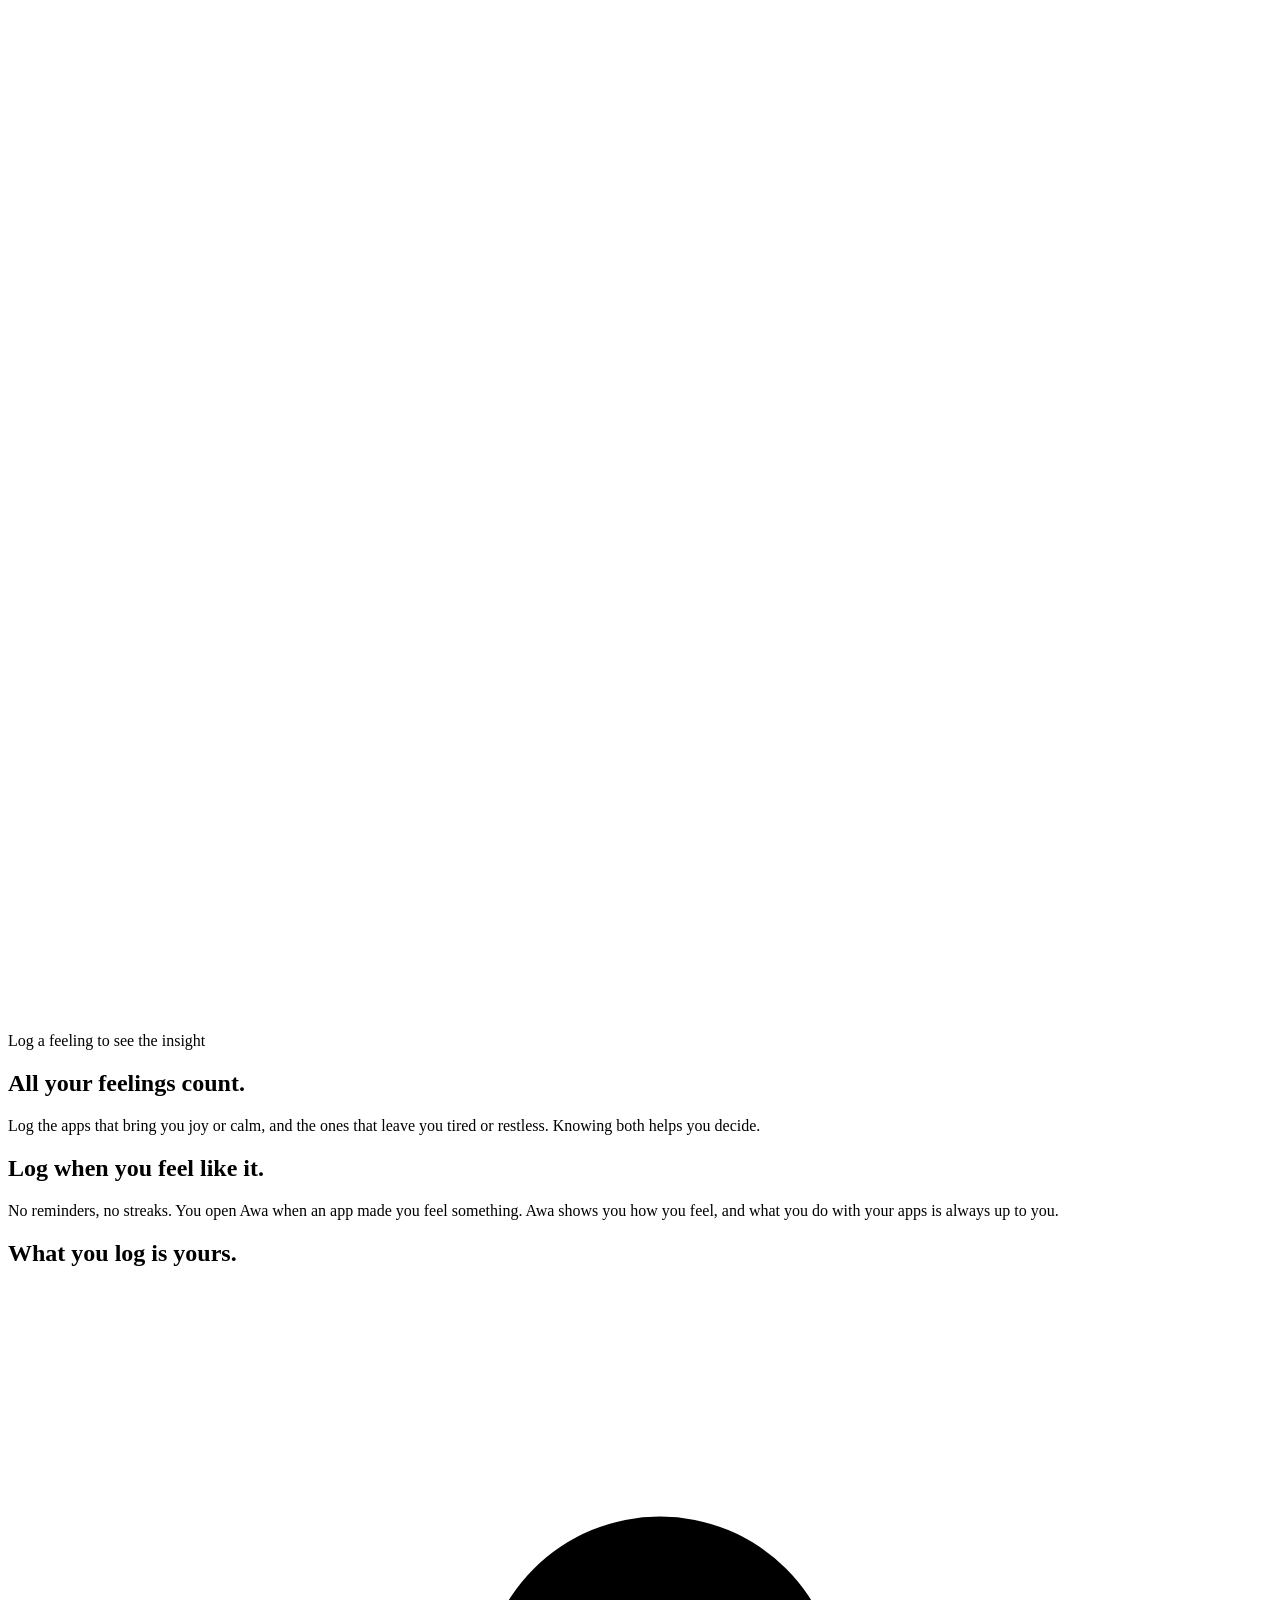
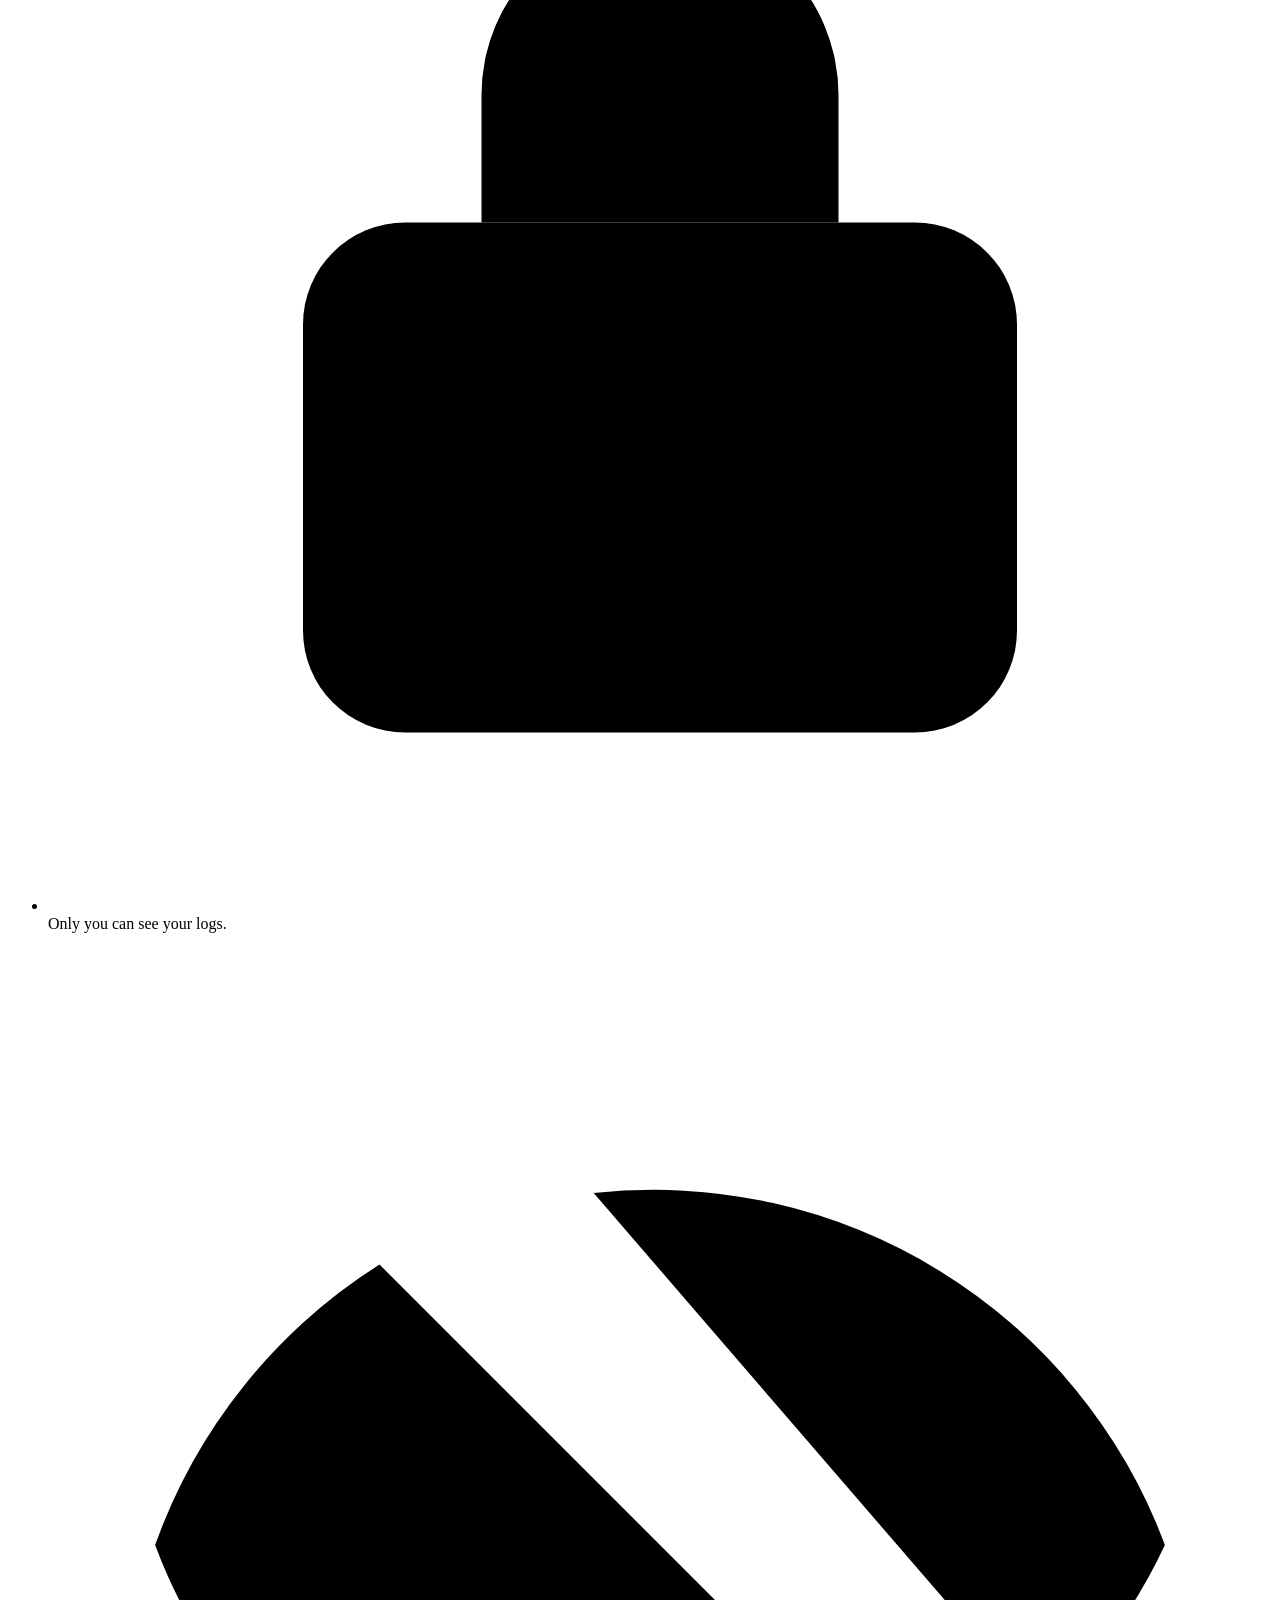
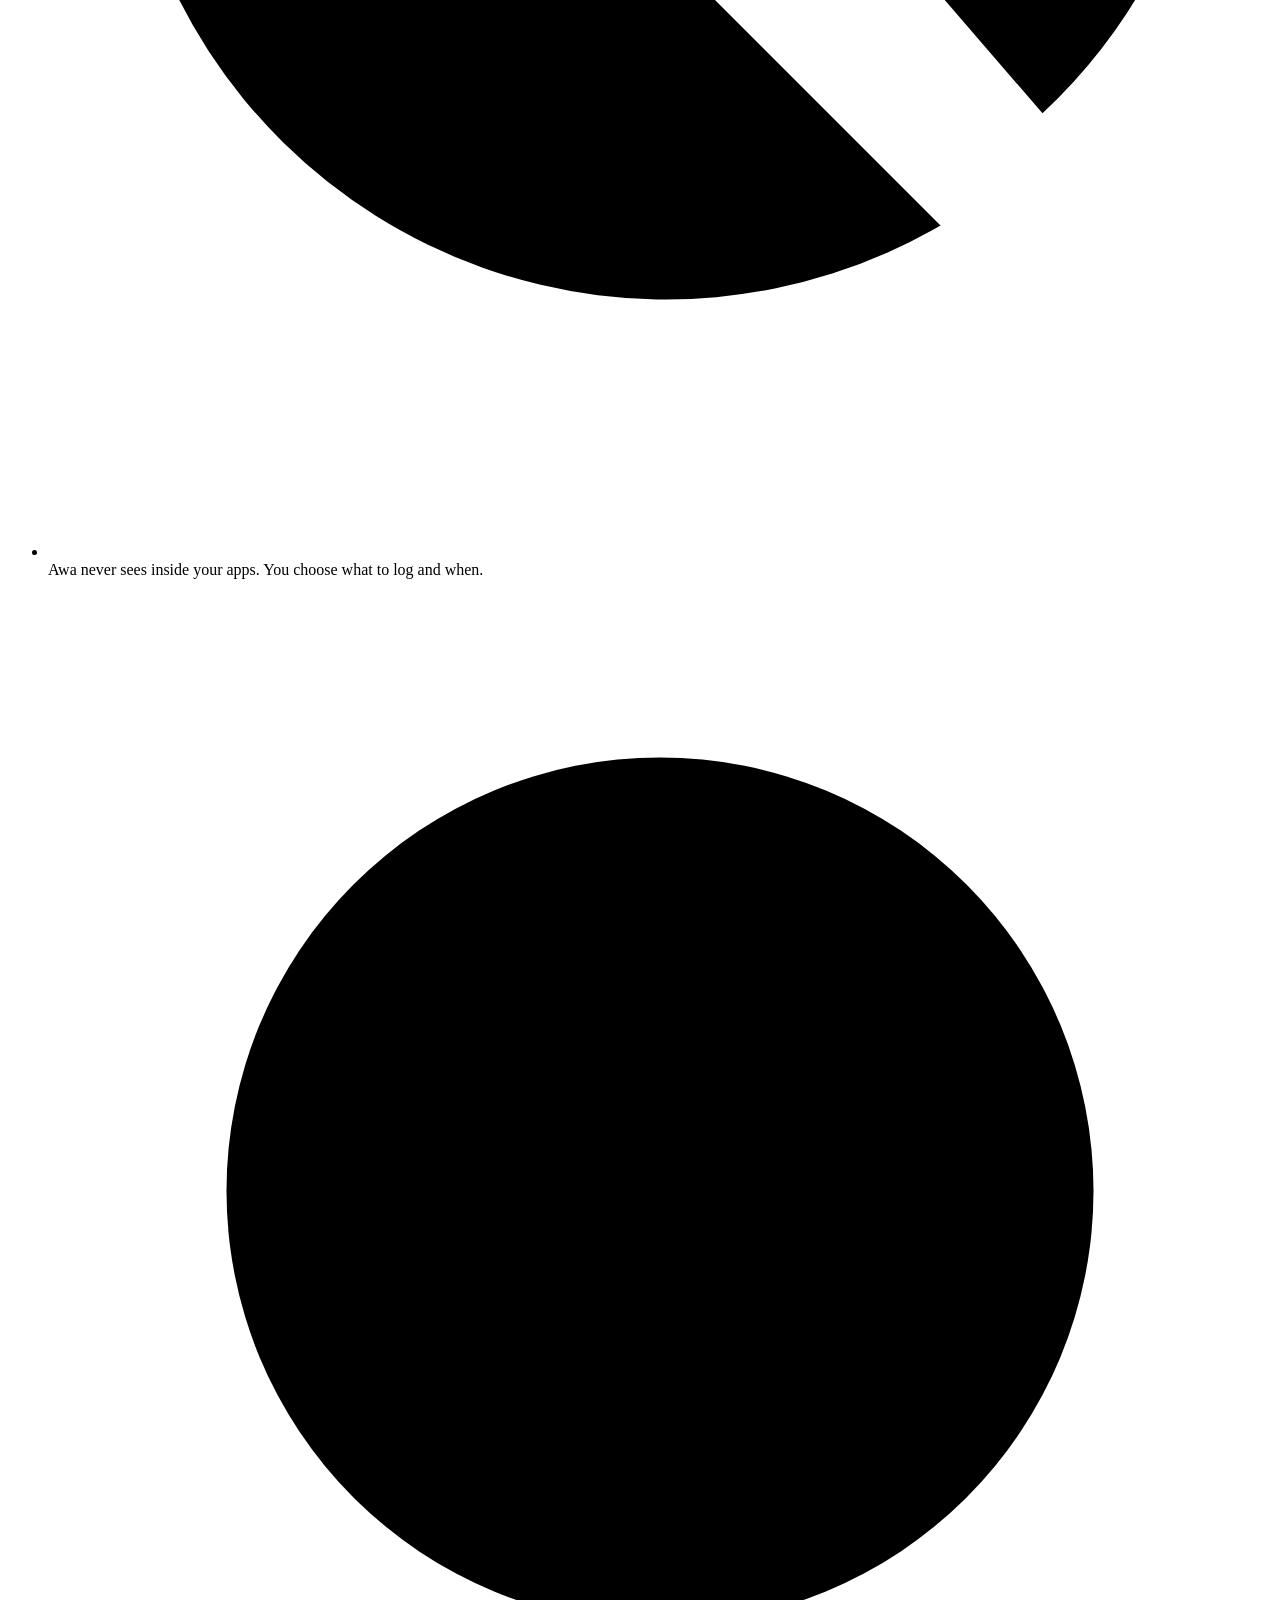
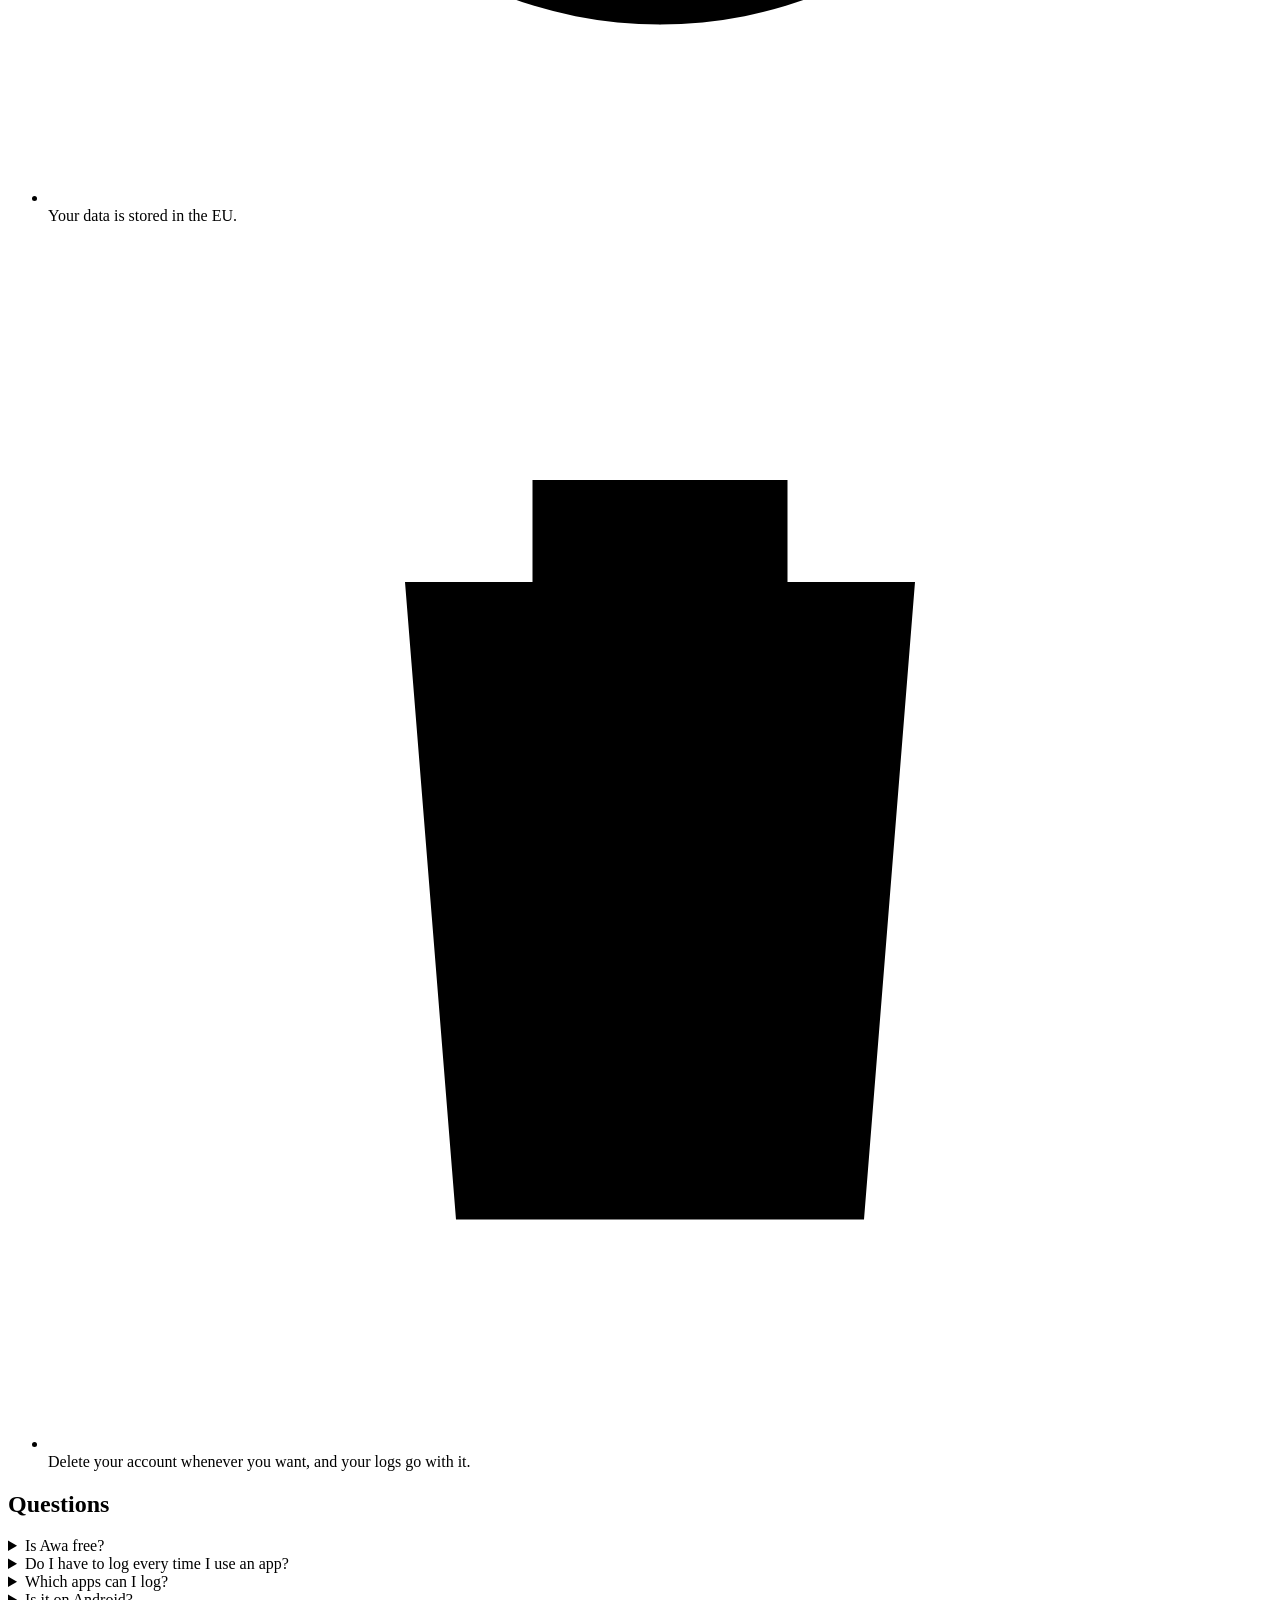
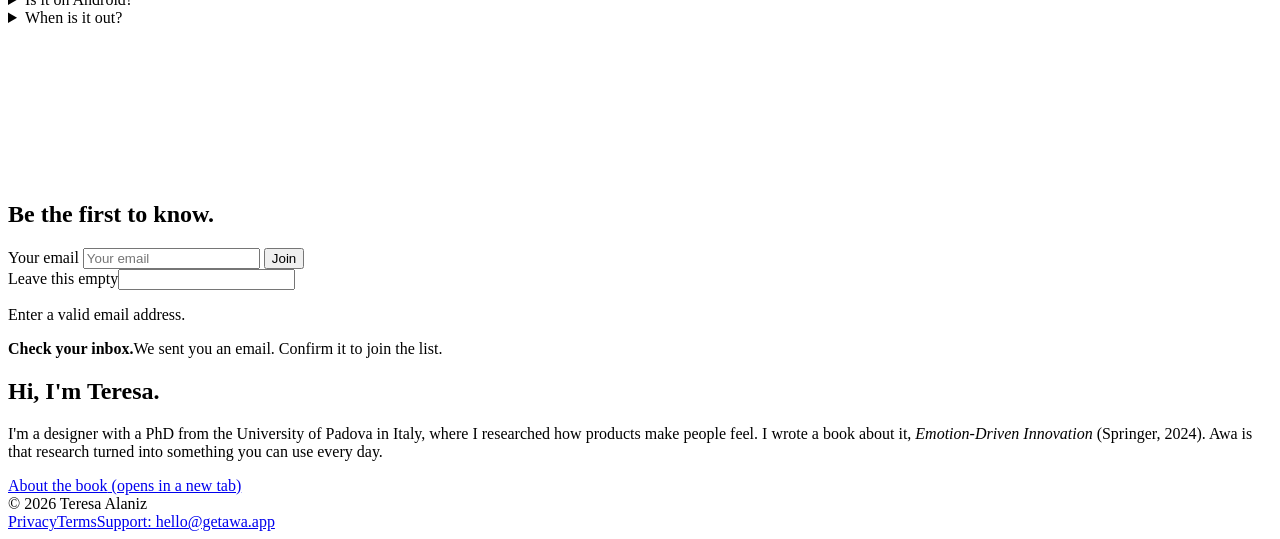
==== commit 9478a323: "Accessibility pass - white focus ring on the navy hero and the confirm page - footer links 24px tall" ====
--- a/public/index.html
+++ b/public/index.html
@@ -143,7 +143,7 @@
     <div class="foot__me">
       <h2 class="foot__h">Hi, I'm Teresa.</h2>
       <p>I'm a designer with a PhD from the University of Padova in Italy, where I researched how products make people feel. I wrote a book about it, <em>Emotion-Driven Innovation</em> (Springer, 2024). Awa is that research turned into something you can use every day.</p>
-      <a href="https://books.apple.com/us/book/emotion-driven-innovation/id6478436705" rel="noopener" target="_blank">About the book</a>
+      <a href="https://books.apple.com/us/book/emotion-driven-innovation/id6478436705" rel="noopener" target="_blank">About the book<span class="sr"> (opens in a new tab)</span></a>
     </div>
     <div class="foot__base">
       <span>© 2026 Teresa Alaniz</span>
